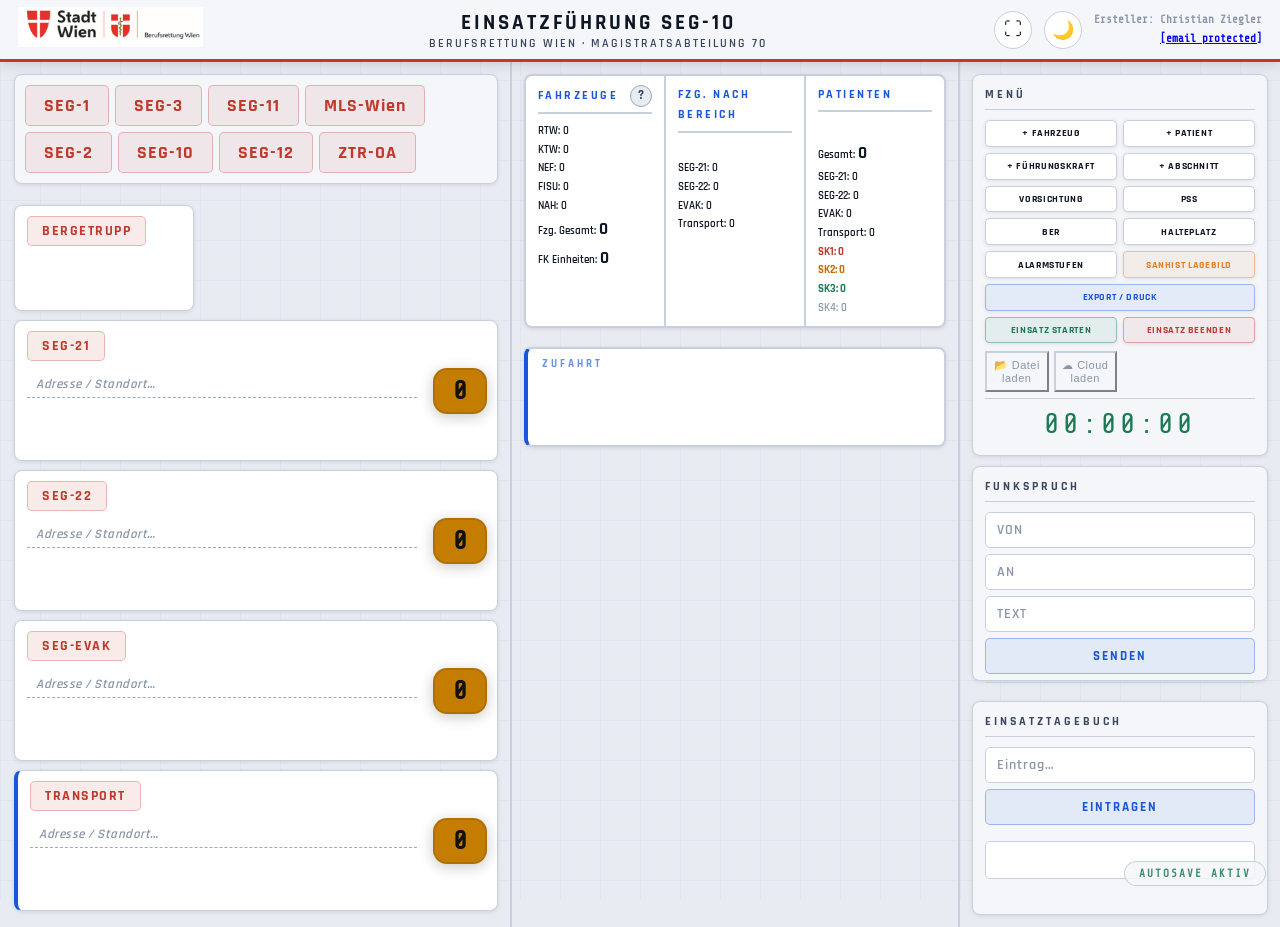
==== index.html @ 42de0a8c "Add files via upload" ====
<!DOCTYPE html>
<html lang="de" data-theme="light">
<head>

<meta charset="UTF-8">
<title>Einsatzführung SEG-10</title>

<link rel="preconnect" href="https://fonts.googleapis.com">
<link rel="preconnect" href="https://fonts.gstatic.com" crossorigin>
<link rel="stylesheet" href="Lib/styles.css">

</head>

<body>

<header>

<div class="logoBox">
<img src="Assets/logo.png" height="40">
</div>

<div class="titleBox">
<h2>Einsatzführung SEG-10</h2>
<div>Berufsrettung Wien · Magistratsabteilung 70</div>
</div>

<div class="headerRight">
  <button class="themeToggle" onclick="toggleFullscreen()" id="fullscreenBtn" title="Vollbild">⛶</button>
  <button class="themeToggle" onclick="toggleTheme()" title="Tag/Nacht">🌙</button>
  <div class="creatorBox">
    Ersteller: Christian Ziegler<br>
    <a href="/cdn-cgi/l/email-protection" class="__cf_email__" data-cfemail="187b706a716b6c7179763662717d7f747d6a586f717d76367f6e36796c">[email&#160;protected]</a>
  </div>
</div>

</header>



<div class="layout">

<!-- LINKS -->

<div class="left">

<div class="segButtons">
<button class="seg">SEG-1</button>
<button class="seg">SEG-3</button>
<button class="seg">SEG-11</button>
<button class="seg">MLS-Wien</button>
<button class="seg">SEG-2</button>
<button class="seg">SEG-10</button>
<button class="seg">SEG-12</button>
<button class="seg">ZTR-OA</button>
</div>


<div class="topRow">

<div class="bereich bergetrupp">
<div class="bheader">Bergetrupp</div>
<div class="drop"></div>
</div>

<div id="vorsichtungContainer"></div>

</div>


<div id="pssContainer"></div>


<div class="bereich">
<div class="bheader unit">SEG-21</div>
<div class="patients" data-unit="21">0</div>
<input class="adressfeld" placeholder="Adresse / Standort…">
<div class="drop"></div>
</div>


<div class="bereich">
<div class="bheader unit">SEG-22</div>
<div class="patients" data-unit="22">0</div>
<input class="adressfeld" placeholder="Adresse / Standort…">
<div class="drop"></div>
</div>


<div class="bereich">
<div class="bheader unit">SEG-EVAK</div>
<div class="patients" data-unit="EVAK">0</div>
<input class="adressfeld" placeholder="Adresse / Standort…">
<div class="drop"></div>
</div>


<div class="bereich blue">
<div class="bheader">Transport</div>
<div class="patients" data-unit="TRANSPORT">0</div>
<input class="adressfeld" placeholder="Adresse / Standort…">
<div class="drop"></div>
</div>


<div id="halteplaetze"></div>


</div>



<!-- MITTE -->

<div class="middle">

<div id="alarmBanner" style="display:none"></div>

<div class="dashboard">

<div id="dashVehicles"><div class="dashHeader"><b>Fahrzeuge</b><button class="dashInfoBtn" onclick="openFahrzeugHistorie()" title="Fahrzeughistorie">?</button></div></div>

<div id="dashSEG"></div>

<div id="dashPatients"></div>

</div>

<div class="bereich blue zufahrtContainer">

<div class="bheader" style="display:none"></div>

<div class="patients" data-unit="ZUFAHRT">0</div>

<div id="zufahrt" class="zufahrt drop"></div>

</div>

<div id="berContainer"></div>

<div id="abschnitteContainer"></div>


</div>

<!-- RECHTS -->

<div class="right">

<div class="vehiclePanel">

<h3>Menü</h3>

<div class="menuGrid">
<button onclick="openVehicleMenu()">+ Fahrzeug</button>
<button onclick="openPatientMenu()">+ Patient</button>
<button onclick="openFuehrungskraftMenu()">+ Führungskraft</button>
<button onclick="createAbschnitt()">+ Abschnitt</button>
<button onclick="createVorsichtung()">Vorsichtung</button>
<button onclick="createPSS()">PSS</button>
<button onclick="createBER()">BER</button>
<button onclick="createHalteplatz()">Halteplatz</button>
<button onclick="openAlarmstufen()">Alarmstufen</button>
<button onclick="window.open('sanhist.html','_blank')" style="color:#e67e22;border-color:rgba(230,126,34,0.4);background:rgba(230,126,34,0.07)">SanHist Lagebild</button>
<button class="exportBtn" onclick="exportEinsatz()">Export / Druck</button>
<button onclick="startEinsatz()" style="color:var(--accent-green);border-color:rgba(26,122,82,0.4);background:rgba(26,122,82,0.07)">Einsatz starten</button>
<button onclick="endEinsatz()" style="color:var(--accent-red);border-color:rgba(192,57,43,0.4);background:rgba(192,57,43,0.07)">Einsatz beenden</button>
<div style="display:grid;grid-template-columns:1fr 1fr;gap:5px;margin-top:2px">
  <button onclick="einsatzAusDateiLaden()" title="Einsatz aus JSON-Datei laden" style="font-size:11px;padding:6px 4px;color:var(--text-dim);border-color:var(--border);background:transparent;letter-spacing:0.5px">📂 Datei laden</button>
  <button onclick="einsatzAusFirebaseWiederherstellen()" title="Letzten Stand aus Cloud laden" style="font-size:11px;padding:6px 4px;color:var(--text-dim);border-color:var(--border);background:transparent;letter-spacing:0.5px">☁ Cloud laden</button>
</div>
</div>

<div id="timer">00:00:00</div>

</div>



<div class="funkPanel">

<h3>Funkspruch</h3>

<input id="funkVon" placeholder="VON">
<input id="funkAn" placeholder="AN">
<input id="funkText" placeholder="TEXT">

<button onclick="sendFunk()">Senden</button>

<div id="log"></div>

</div>

<div class="funkPanel" style="margin-top:10px">

<h3>Einsatztagebuch</h3>

<input id="tagebuchInput" placeholder="Eintrag…">
<button onclick="tagebuchSenden()">Eintragen</button>

<div id="tagebuchLetzter" style="
  margin-top:8px;
  padding:8px 10px;
  background:var(--bg-card);
  border:1.5px solid var(--border);
  border-radius:5px;
  font-family:'Share Tech Mono',monospace;
  font-size:12px;
  color:var(--text-secondary);
  min-height:38px;
  line-height:1.6;
"></div>

</div>

</div>

</div>



<!-- POPUP PATIENTEN -->

<div id="patientPopup" class="popup">

  <div class="popupContent">

    <h3>Patientenverwaltung</h3>

    <input id="patientInput" type="number" placeholder="Anzahl">

    <!-- SICHTUNG -->
    <div class="sichtungRow">
      <button class="sichtBtn sk1" onclick="setSichtung('SK1')">SK1</button>
      <button class="sichtBtn sk2" onclick="setSichtung('SK2')">SK2</button>
      <button class="sichtBtn sk3" onclick="setSichtung('SK3')">SK3</button>
      <button class="sichtBtn sk4" onclick="setSichtung('SK4')">SK4</button>
      <span id="sichtungLabel" class="sichtungLabel">–</span>
    </div>
    <button class="sichtSetzenBtn" onclick="sichtungSetzen()">Sichtung zuweisen</button>

    <div class="popupButtons">

<button onclick="patientAction('add')">Anlegen</button>
<button onclick="patientAction('21')">SEG-21</button>
<button onclick="patientAction('22')">SEG-22</button>
<button onclick="patientAction('EVAK')">EVAK</button>
<button onclick="patientAction('TRANSPORT')">Transport</button>
<button onclick="patientAction('remove')">Transport beendet</button>
<button onclick="patientAction('RUECK')">Rückführung</button>
<button onclick="patientAction('DELETE')">Löschen</button>

<button onclick="toggleVehicleSelect()">Fahrzeug</button>
<button onclick="closePopup()">Schließen</button>
</div>

<div id="vehicleSelectBox" style="display:none;margin-top:10px">
<select id="vehicleSelect" style="width:100%"></select>

<button onclick="assignPatientsToVehicle()" style="margin-top:6px;width:100%">
Patienten Fahrzeug zuweisen
</button>
</div>


</div>

</div>


<!-- POPUP FAHRZEUG -->

<div id="vehiclePopup" class="popup">

<div class="popupContent">

<h3>Fahrzeug erstellen</h3>

<div class="popupButtons">
<button onclick="createVehicle('RTW')">1 · RTW</button>
<button onclick="createVehicle('KTW')">2 · KTW</button>
<button onclick="createVehicle('NEF')">3 · NEF</button>
<button onclick="createVehicle('FISU')">4 · FISU</button>
<button onclick="createVehicle('NAH')">5 · NAH</button>
<button onclick="closeVehicleMenu()">Schließen</button>
</div>

</div>

</div>



<!-- POPUP ALARMSTUFEN -->
<div id="alarmPopup" class="popup">
  <div class="popupContent alarmContent">
    <div class="alarmTabs">
      <button class="alarmTab active" onclick="switchAlarmTab('info')">ℹ Info &amp; Kräfte</button>
      <button class="alarmTab" onclick="switchAlarmTab('aktiv')">⚡ Aktive Alarmstufe</button>
    </div>

    <!-- TAB: INFO -->
    <div id="alarmTabInfo">
      <div class="alarmHinweis">5 Alarmstufen – Bezeichnung und Kräfte hinterlegen.</div>
      <div id="alarmStufen"></div>
      <div class="alarmActions">
        <button onclick="closeAlarmPopup()" style="grid-column:span 2">Speichern &amp; Schließen</button>
      </div>
    </div>

    <!-- TAB: AKTIVE ALARMSTUFE -->
    <div id="alarmTabAktiv" style="display:none">
      <div class="alarmHinweis">Wähle die aktuell ausgerufene Alarmstufe aus. Sie wird im Dashboard angezeigt.</div>
      <div id="alarmAuswahl"></div>
      <div class="alarmActions" style="margin-top:14px">
        <button onclick="alarmStufeDeaktivieren()">Alarmstufe aufheben</button>
        <button onclick="closeAlarmPopup()">Schließen</button>
      </div>
    </div>
  </div>
</div>

<!-- POPUP FAHRZEUGHISTORIE -->
<div id="fahrzeugHistoriePopup" class="popup">
  <div class="popupContent">
    <h3>Fahrzeughistorie</h3>
    <div id="fahrzeugHistorieListe"></div>
    <div style="margin-top:14px">
      <button onclick="document.getElementById('fahrzeugHistoriePopup').style.display='none'" style="width:100%;padding:10px;font-family:'Rajdhani',sans-serif;font-size:13px;font-weight:700;letter-spacing:1px;text-transform:uppercase;background:var(--bg-card);color:var(--text-primary);border:1.5px solid var(--border);border-radius:6px;cursor:pointer;">Schließen</button>
    </div>
  </div>
</div>

<!-- POPUP FÜHRUNGSKRAFT -->
<div id="fuehrungskraftPopup" class="popup">
<div class="popupContent">
<h3>Führungskraft erstellen</h3>
<div class="popupButtons">
<button onclick="createFuehrungskraft('GRKDT')">GRKDT</button>
<button onclick="createFuehrungskraft('ZGKDT')">ZGKDT</button>
<button onclick="createFuehrungskraft('HIO')">HIO</button>
<button onclick="createFuehrungskraft('SAN-Team-HIO')">SAN-Team-HIO</button>
<button onclick="closeFuehrungskraftMenu()" style="grid-column:span 2">Schließen</button>
</div>
</div>
</div>

<!-- POPUP ABSCHNITT -->
<div id="abschnittPopup" class="popup">
<div class="popupContent">
<h3>Einsatzabschnitt benennen</h3>
<input id="abschnittNameInput" placeholder="z.B. Abschnitt Nord…" style="width:100%;padding:10px 12px;background:var(--bg-card);border:1.5px solid var(--border);border-radius:5px;color:var(--text-primary);font-family:'Rajdhani',sans-serif;font-size:16px;font-weight:700;margin-bottom:12px;outline:none;">
<div class="popupButtons">
<button onclick="abschnittErstellen()">Erstellen</button>
<button onclick="document.getElementById('abschnittPopup').style.display='none'">Abbrechen</button></div>
</div>
</div>


<!-- POPUP NAMENSEINGABE (ersetzt prompt, verhindert Vollbild-Abbruch) -->
<div id="namePopup" class="popup">
  <div class="popupContent" style="width:clamp(280px,22vw,360px)">
    <h3 id="namePopupTitle">Name eingeben</h3>
    <input id="namePopupInput" type="text" placeholder="Kennung…"
      style="width:100%;padding:10px 12px;background:var(--bg-card);border:1.5px solid var(--border);border-radius:5px;color:var(--text-primary);font-family:'Rajdhani',sans-serif;font-size:20px;font-weight:700;margin-bottom:12px;outline:none;letter-spacing:1px;">
    <div class="popupButtons">
      <button onclick="namePopupConfirm()">OK</button>
      <button onclick="namePopupCancel()">Abbrechen</button>
    </div>
  </div>
</div>

<!-- SHORTCUT OVERLAY -->
<div id="shortcutOverlay" class="popup" onclick="this.style.display='none'">
  <div class="popupContent" onclick="event.stopPropagation()" style="width:clamp(340px,32vw,500px);max-height:80vh;overflow-y:auto">
    <h3>⌨ Shortcuts</h3>
    <div id="shortcutList"></div>
    <div style="margin-top:12px">
      <button onclick="document.getElementById('shortcutOverlay').style.display='none'" style="width:100%;padding:9px;font-family:'Rajdhani',sans-serif;font-size:13px;font-weight:700;letter-spacing:1px;text-transform:uppercase;background:var(--bg-card);color:var(--text-primary);border:1.5px solid var(--border);border-radius:6px;cursor:pointer;">Schließen</button>
    </div>
  </div>
</div>

<div id="autosaveIndicator">Autosave aktiv</div>

<script src="Lib/app.js"></script>

</body>
</html>
---- Lib/styles.css ----
/* =========================================================
   EINSATZBOARD v6 – CSS
   Tag/Nacht · Lesbar · Professionell
========================================================= */

@import url('https://fonts.googleapis.com/css2?family=Rajdhani:wght@500;600;700&family=Share+Tech+Mono&display=swap');

/* =========================================================
   LIGHT THEME – Standard
========================================================= */
:root, [data-theme="light"] {
  --bg-base:        #e8ecf2;
  --bg-panel:       #f4f6fa;
  --bg-card:        #ffffff;
  --bg-card-hover:  #f0f4fb;
  --border:         #c8d0de;
  --border-bright:  #9aaac0;

  --text-primary:   #0f1623;
  --text-secondary: #3a4560;
  --text-dim:       #8a96a8;

  --accent-red:     #c0392b;
  --accent-green:   #1a7a52;
  --accent-blue:    #1a56db;
  --accent-yellow:  #c47d00;

  --veh-inactive:   #b03030;
  --veh-active:     #1a7a52;

  --glow-red:   0 0 0 3px rgba(192,57,43,0.18);
  --glow-green: 0 0 0 3px rgba(26,122,82,0.18);
  --glow-blue:  0 0 0 3px rgba(26,86,219,0.18);

  --grid-line: rgba(26,86,219,0.04);
  --shadow:    0 1px 4px rgba(0,0,0,0.10);
  --shadow-md: 0 3px 12px rgba(0,0,0,0.13);
}

/* =========================================================
   DARK THEME
========================================================= */
[data-theme="dark"] {
  --bg-base:        #0d0f14;
  --bg-panel:       #141720;
  --bg-card:        #1a1f2e;
  --bg-card-hover:  #1f2537;
  --border:         #2a3048;
  --border-bright:  #3d4a6a;

  --text-primary:   #e8ecf4;
  --text-secondary: #8a94a8;
  --text-dim:       #4a5268;

  --accent-red:     #e63946;
  --accent-green:   #2ec4b6;
  --accent-blue:    #4895ef;
  --accent-yellow:  #f4d35e;

  --veh-inactive:   #b03030;
  --veh-active:     #1e8449;

  --glow-red:   0 0 14px rgba(230,57,70,0.4);
  --glow-green: 0 0 14px rgba(46,196,182,0.4);
  --glow-blue:  0 0 14px rgba(72,149,239,0.4);

  --grid-line: rgba(72,149,239,0.025);
  --shadow:    0 1px 4px rgba(0,0,0,0.4);
  --shadow-md: 0 3px 12px rgba(0,0,0,0.5);
}

/* =========================================================
   RESET
========================================================= */
* { box-sizing: border-box; margin: 0; padding: 0; }

body {
  font-family: 'Rajdhani', sans-serif;
  font-weight: 600;
  background: var(--bg-base);
  color: var(--text-primary);
  overflow: hidden;
  height: 100vh;
  transition: background 0.25s, color 0.25s;
}

body::before {
  content: '';
  position: fixed; inset: 0;
  background-image:
    linear-gradient(var(--grid-line) 1px, transparent 1px),
    linear-gradient(90deg, var(--grid-line) 1px, transparent 1px);
  background-size: 40px 40px;
  pointer-events: none;
  z-index: 0;
}

/* =========================================================
   HEADER
========================================================= */
header {
  display: flex;
  justify-content: space-between;
  align-items: center;
  padding: 0 18px;
  height: 62px;
  background: var(--bg-panel);
  border-bottom: 3px solid var(--accent-red);
  box-shadow: var(--shadow-md);
  position: relative;
  z-index: 10;
  transition: background 0.25s;
}

[data-theme="dark"] .logoBox img { filter: brightness(1.2); }

.titleBox { text-align: center; flex: 1; }

.titleBox h2 {
  font-weight: 700;
  font-size: 21px;
  letter-spacing: 3px;
  text-transform: uppercase;
  color: var(--text-primary);
}

.titleBox div {
  font-size: 12px;
  letter-spacing: 2px;
  color: var(--text-secondary);
  text-transform: uppercase;
  font-weight: 600;
}

.headerRight {
  display: flex;
  align-items: center;
  gap: 12px;
}

.creatorBox {
  font-size: 11px;
  text-align: right;
  color: var(--text-dim);
  line-height: 1.7;
  font-family: 'Share Tech Mono', monospace;
}

.themeToggle {
  background: var(--bg-card);
  border: 1px solid var(--border);
  color: var(--text-primary);
  width: 38px; height: 38px;
  border-radius: 50%;
  font-size: 18px;
  cursor: pointer;
  display: flex; align-items: center; justify-content: center;
  transition: all 0.2s;
  flex-shrink: 0;
}
.themeToggle:hover { border-color: var(--accent-blue); box-shadow: var(--glow-blue); }

/* =========================================================
   LAYOUT
========================================================= */
.layout {
  display: grid;
  grid-template-columns: 40% 35% 25%;
  height: calc(100vh - 62px);
  position: relative;
  z-index: 1;
}

.left  { border-right: 2px solid var(--border); overflow-y: auto; padding: 12px 12px 12px 14px; scrollbar-width: thin; scrollbar-color: var(--border) transparent; }
.middle { border-right: 2px solid var(--border); }

/* =========================================================
   SEG BUTTONS
========================================================= */
.segButtons {
  display: flex;
  flex-wrap: wrap;
  gap: 6px;
  margin-bottom: 12px;
  padding: 10px;
  background: var(--bg-panel);
  border: 1px solid var(--border);
  border-radius: 8px;
  box-shadow: var(--shadow);
}

.segButtons button {
  background: rgba(192,57,43,0.08);
  color: var(--accent-red);
  border: 1.5px solid rgba(192,57,43,0.3);
  padding: 8px 18px;
  border-radius: 5px;
  cursor: pointer;
  font-size: 18px;
  font-family: 'Rajdhani', sans-serif;
  font-weight: 700;
  letter-spacing: 1px;
  transition: all 0.18s;
}
.segButtons button:hover { background: rgba(192,57,43,0.18); }

.seg.active {
  background: rgba(26,122,82,0.15) !important;
  color: var(--accent-green) !important;
  border-color: rgba(26,122,82,0.5) !important;
  box-shadow: var(--glow-green);
}

/* =========================================================
   BEREICHE
========================================================= */
.bereich {
  background: var(--bg-card);
  border: 1.5px solid var(--border);
  border-radius: 8px;
  margin-top: 9px;
  min-height: 84px;
  padding: 10px 10px 10px 12px;
  position: relative;
  overflow: visible;
  transition: border-color 0.2s, background 0.25s;
  box-shadow: var(--shadow);
}
.bereich:hover { border-color: var(--border-bright); }

.bereich.blue {
  border-left: 4px solid var(--accent-blue);
  min-height: 100px;
}

/* =========================================================
   BEREICH HEADER
========================================================= */
.bheader {
  display: inline-block;
  background: rgba(192,57,43,0.1);
  color: var(--accent-red);
  border: 1.5px solid rgba(192,57,43,0.3);
  padding: 5px 14px;
  border-radius: 5px;
  margin-bottom: 10px;
  cursor: pointer;
  font-weight: 700;
  font-size: 14px;
  letter-spacing: 1.5px;
  text-transform: uppercase;
  transition: all 0.18s;
}
.bheader:hover { background: rgba(192,57,43,0.2); }
.bheader.active {
  background: rgba(26,122,82,0.12);
  color: var(--accent-green);
  border-color: rgba(26,122,82,0.45);
  box-shadow: var(--glow-green);
}

/* =========================================================
   DROP ZONE
========================================================= */
.drop {
  display: flex;
  flex-wrap: wrap;
  gap: clamp(10px, 0.9vw, 16px);
  min-height: 44px;
  padding: 6px 6px 10px 4px;
  border-radius: 5px;
  border: 1.5px dashed transparent;
  transition: border-color 0.2s, background 0.2s;
  overflow: visible;
}
.drop:hover {
  border-color: var(--border-bright);
  background: rgba(0,0,0,0.02);
}

/* =========================================================
   FAHRZEUGE
========================================================= */
.vehicle {
  width: clamp(62px, 5vw, 90px);
  height: clamp(44px, 3.8vh, 64px);
  border-radius: 7px;
  color: #fff;
  display: flex;
  flex-direction: column;
  align-items: center;
  justify-content: center;
  gap: 1px;
  font-size: 13px;
  font-weight: 700;
  font-family: 'Rajdhani', sans-serif;
  letter-spacing: 1px;
  text-transform: uppercase;
  text-shadow: 0 1px 3px rgba(0,0,0,0.5);
  background: var(--veh-inactive);
  cursor: grab;
  position: relative;
  transition: all 0.18s;
  border: 2px solid rgba(255,255,255,0.15);
  box-shadow: var(--shadow-md);
}
.vehicle:hover { transform: translateY(-2px); box-shadow: 0 6px 18px rgba(0,0,0,0.28); }
.vehicle:active { cursor: grabbing; transform: scale(0.97); }

.vehicle.active {
  background: var(--veh-active) !important;
  border-color: rgba(255,255,255,0.3);
  box-shadow: 0 0 0 3px rgba(26,122,82,0.35), var(--shadow-md);
}

/* Alle Typen: gleiche Grundfarbe (Rot = nicht da) */
.vehicle.RTW,
.vehicle.KTW,
.vehicle.NEF,
.vehicle.FISU,
.vehicle.NAH { background: var(--veh-inactive); }

/* kleiner Typ-Indikator oben */
.vehicle .vType {
  font-size: 10px;
  font-weight: 700;
  opacity: 0.75;
  letter-spacing: 2px;
  line-height: 1;
}
.vehicle .vName {
  font-size: 14px;
  font-weight: 700;
  line-height: 1;
}

/* Sichtungsstreifen */
.vehicle .sichtStripe {
  position: absolute; top: 0; left: 0; right: 0;
  height: 5px; border-radius: 6px 6px 0 0;
}
.sichtStripe.SK1 { background: #e74c3c; }
.sichtStripe.SK2 { background: #e67e22; }
.sichtStripe.SK3 { background: #27ae60; }
.sichtStripe.SK4 { background: #555; }

/* =========================================================
   PATIENT BADGE (auf Fahrzeug)
========================================================= */
.patBadge {
  position: absolute; right: 3px; bottom: 3px;
  background: var(--accent-yellow);
  color: #000;
  font-weight: 700; font-size: clamp(9px, 0.65vw, 12px);
  padding: 1px 5px;
  border-radius: 8px;
  box-shadow: 0 1px 4px rgba(0,0,0,0.35);
  cursor: pointer;
  font-family: 'Share Tech Mono', monospace;
  z-index: 3;
  line-height: 1.4;
}

/* =========================================================
   PATIENTEN BOX (auf Bereich)
========================================================= */
.patients {
  position: absolute;
  right: 10px; top: 50%;
  transform: translateY(-50%);
  background: var(--accent-yellow);
  color: #111;
  padding: 8px 16px;
  font-size: 26px;
  font-weight: 700;
  cursor: pointer;
  border-radius: 14px;
  z-index: 5;
  font-family: 'Share Tech Mono', monospace;
  box-shadow: 0 3px 14px rgba(0,0,0,0.22);
  transition: transform 0.15s, box-shadow 0.15s;
  min-width: 54px;
  text-align: center;
  line-height: 1;
  border: 2px solid rgba(0,0,0,0.1);
}
.patients:hover { transform: translateY(-50%) scale(1.06); box-shadow: 0 5px 20px rgba(0,0,0,0.28); }
.patients[data-unit="ZUFAHRT"] { display: none; }

/* =========================================================
   DELETE BUTTON
========================================================= */
.deleteVehicle, .deleteHP {
  position: absolute; top: -9px; right: -9px;
  background: var(--accent-red); color: #fff;
  border-radius: 50%; width: 20px; height: 20px;
  display: flex; align-items: center; justify-content: center;
  cursor: pointer; font-size: 11px; font-weight: 700;
  z-index: 10; box-shadow: var(--shadow);
  transition: transform 0.15s;
}
.deleteVehicle:hover, .deleteHP:hover { transform: scale(1.2); }

/* =========================================================
   LAYOUT BEREICHE
========================================================= */
.topRow {
  display: grid;
  grid-template-columns: 180px 1fr;
  gap: 9px; margin-top: 9px;
}
#pssContainer { margin-top: 9px; }
#halteplaetze {
  display: grid;
  grid-template-columns: 1fr 1fr 1fr;
  gap: 9px; margin-top: 9px;
}

/* =========================================================
   MITTLERE SPALTE
========================================================= */
.middle {
  display: flex; flex-direction: column;
  gap: 10px; padding: 12px;
  overflow-y: auto;
  scrollbar-width: thin;
  scrollbar-color: var(--border) transparent;
}

/* =========================================================
   DASHBOARD
========================================================= */
.dashboard {
  display: grid;
  grid-template-columns: 1fr 1fr 1fr;
  gap: 2px;
  background: var(--border);
  border: 2px solid var(--border);
  border-radius: 8px;
  overflow: hidden;
  box-shadow: var(--shadow);
  flex-shrink: 0;
}

.dashboard > div {
  background: var(--bg-card);
  padding: clamp(8px,0.7vw,13px) clamp(10px,0.9vw,16px);
  line-height: clamp(1.5,1.7,1.9);
  overflow-y: visible;
  transition: background 0.25s;
  font-family: 'Rajdhani', sans-serif;
  font-size: clamp(11px,0.78vw,14px);
  font-weight: 600;
  color: var(--text-primary);
}

.dashboard b {
  display: block;
  font-size: 12px;
  font-weight: 700;
  letter-spacing: 2.5px;
  text-transform: uppercase;
  color: var(--accent-blue);
  border-bottom: 2px solid var(--border);
  margin-bottom: 8px;
  padding-bottom: 5px;
}

/* Zahlen im Dashboard fett hervorheben */
.dashboard strong {
  font-size: 17px;
  font-weight: 700;
  color: var(--text-primary);
}

.dash-sk1 { color: #c0392b; font-weight: 700; }
.dash-sk2 { color: #c47000; font-weight: 700; }
.dash-sk3 { color: #1a7a52; font-weight: 700; }
.dash-sk4 { color: var(--text-dim); font-weight: 600; }

/* =========================================================
   ZUFAHRT
========================================================= */
.zufahrtContainer {
  flex-shrink: 0;
  min-height: clamp(80px, 10vh, 120px);
  max-height: clamp(100px, 14vh, 150px);
  background: var(--bg-card);
  border: 2px solid var(--border);
  border-left: 4px solid var(--accent-blue);
  border-radius: 8px;
  overflow: hidden;
  position: relative;
  box-shadow: var(--shadow);
  transition: background 0.25s;
}
.zufahrtContainer::before {
  content: 'ZUFAHRT';
  position: absolute; top: 8px; left: 14px;
  font-size: 11px; letter-spacing: 3px;
  color: var(--accent-blue);
  font-family: 'Rajdhani', sans-serif;
  font-weight: 700; opacity: 0.65;
}
.zufahrt {
  height: 100%; overflow: auto;
  padding: 28px 10px 8px;
  display: flex; flex-wrap: wrap;
  gap: 8px; align-content: flex-start;
}

/* =========================================================
   RECHTE SPALTE
========================================================= */
.right {
  display: flex; flex-direction: column;
  gap: 10px; padding: 12px;
}

/* MENÜ PANEL */
.vehiclePanel {
  background: var(--bg-panel);
  border: 1.5px solid var(--border);
  border-radius: 8px;
  padding: 12px;
  box-shadow: var(--shadow);
  transition: background 0.25s;
}

.vehiclePanel h3 {
  font-size: 12px;
  letter-spacing: 3px;
  text-transform: uppercase;
  color: var(--text-secondary);
  margin-bottom: 10px;
  border-bottom: 1.5px solid var(--border);
  padding-bottom: 7px;
  font-weight: 700;
}

.vehiclePanel > button {
  display: block; width: 100%;
  padding: 9px 10px;
  font-size: 13px;
  font-family: 'Rajdhani', sans-serif;
  font-weight: 700;
  letter-spacing: 1px;
  border-radius: 6px;
  cursor: pointer;
  margin-bottom: 6px;
  background: var(--bg-card);
  color: var(--text-primary);
  border: 1.5px solid var(--border);
  transition: all 0.15s;
  text-transform: uppercase;
  box-shadow: var(--shadow);
}
.vehiclePanel > button:hover {
  background: var(--bg-card-hover);
  border-color: var(--border-bright);
}

.vehiclePanel > button[onclick="startEinsatz()"] {
  color: var(--accent-green);
  border-color: rgba(26,122,82,0.4);
  background: rgba(26,122,82,0.07);
}
.vehiclePanel > button[onclick="startEinsatz()"]:hover {
  background: rgba(26,122,82,0.15);
  box-shadow: var(--glow-green);
}

.vehiclePanel > button[onclick="endEinsatz()"] {
  color: var(--accent-red);
  border-color: rgba(192,57,43,0.4);
  background: rgba(192,57,43,0.07);
}
.vehiclePanel > button[onclick="endEinsatz()"]:hover {
  background: rgba(192,57,43,0.15);
  box-shadow: var(--glow-red);
}

.exportBtn {
  color: var(--accent-blue) !important;
  border-color: rgba(26,86,219,0.35) !important;
  background: rgba(26,86,219,0.07) !important;
}
.exportBtn:hover {
  background: rgba(26,86,219,0.14) !important;
  box-shadow: var(--glow-blue) !important;
}

/* TIMER */
#timer {
  text-align: center;
  font-family: 'Share Tech Mono', monospace;
  font-size: 28px;
  font-weight: 400;
  color: var(--accent-green);
  letter-spacing: 4px;
  padding: 9px 0 3px;
  border-top: 1.5px solid var(--border);
  margin-top: 3px;
}
[data-theme="dark"] #timer { text-shadow: 0 0 14px rgba(46,196,182,0.5); }

/* =========================================================
   FUNK PANEL
========================================================= */
.funkPanel {
  background: var(--bg-panel);
  border: 1.5px solid var(--border);
  border-radius: 8px;
  padding: 12px;
  display: flex; flex-direction: column;
  flex: 1; min-height: 0;
  box-shadow: var(--shadow);
  transition: background 0.25s;
}

.funkPanel h3 {
  font-size: 12px;
  letter-spacing: 3px;
  text-transform: uppercase;
  color: var(--text-secondary);
  margin-bottom: 10px;
  border-bottom: 1.5px solid var(--border);
  padding-bottom: 7px;
  font-weight: 700;
}

.funkPanel input {
  width: 100%; margin-bottom: 6px;
  padding: 8px 11px;
  background: var(--bg-card);
  border: 1.5px solid var(--border);
  border-radius: 5px;
  color: var(--text-primary);
  font-family: 'Rajdhani', sans-serif;
  font-size: 14px; font-weight: 600;
  letter-spacing: 1px;
  transition: border-color 0.15s;
}
.funkPanel input:focus {
  outline: none;
  border-color: var(--accent-blue);
  box-shadow: 0 0 0 3px rgba(26,86,219,0.1);
}
.funkPanel input::placeholder { color: var(--text-dim); }

.funkPanel > button {
  padding: 9px;
  font-family: 'Rajdhani', sans-serif;
  font-size: 13px; font-weight: 700;
  letter-spacing: 2px; text-transform: uppercase;
  background: rgba(26,86,219,0.08);
  color: var(--accent-blue);
  border: 1.5px solid rgba(26,86,219,0.35);
  border-radius: 5px;
  cursor: pointer; margin-bottom: 8px;
  transition: all 0.15s;
}
.funkPanel > button:hover {
  background: rgba(26,86,219,0.16);
  box-shadow: var(--glow-blue);
}

/* FUNK LOG */
#log {
  flex: 1; overflow-y: auto;
  min-height: 0;
  font-size: 13px;
  font-family: 'Share Tech Mono', monospace;
  border-top: 1.5px solid var(--border);
  padding-top: 8px;
  scrollbar-width: thin;
  scrollbar-color: var(--border) transparent;
  line-height: 1.9;
}
#log div {
  color: var(--text-secondary);
  padding: 3px 0;
  border-bottom: 1px solid rgba(128,128,128,0.07);
}
#log div:first-child { color: var(--accent-blue); font-weight: 600; }

/* =========================================================
   POPUP
========================================================= */
.popup {
  position: fixed; inset: 0;
  background: rgba(0,0,0,0.5);
  backdrop-filter: blur(5px);
  display: none; align-items: center; justify-content: center;
  z-index: 9999;
}

.popupContent {
  background: var(--bg-panel);
  border: 2px solid var(--border-bright);
  border-radius: 10px;
  padding: 22px; width: 350px;
  box-shadow: 0 28px 60px rgba(0,0,0,0.35);
  transition: background 0.25s;
}

.popupContent h3 {
  font-size: 12px; letter-spacing: 3px;
  text-transform: uppercase;
  color: var(--text-secondary);
  margin-bottom: 14px;
  border-bottom: 1.5px solid var(--border);
  padding-bottom: 9px;
  font-weight: 700;
}

.popupContent input[type="number"] {
  width: 100%; padding: 10px 12px;
  background: var(--bg-card);
  border: 1.5px solid var(--border);
  border-radius: 5px;
  color: var(--text-primary);
  font-family: 'Share Tech Mono', monospace;
  font-size: 26px; text-align: center;
  margin-bottom: 12px;
}
.popupContent input[type="number"]:focus {
  outline: none; border-color: var(--accent-blue);
  box-shadow: 0 0 0 3px rgba(26,86,219,0.1);
}

/* SICHTUNG */
.sichtungRow {
  display: flex; align-items: center;
  gap: 6px; margin-bottom: 8px;
}
.sichtBtn {
  flex: 1; padding: 8px 0;
  font-family: 'Rajdhani', sans-serif;
  font-size: 15px; font-weight: 700;
  border-radius: 6px; cursor: pointer;
  border: 2px solid transparent;
  color: #fff; transition: all 0.15s;
  letter-spacing: 1px;
}
.sichtBtn.sk1 { background: #c0392b; }
.sichtBtn.sk2 { background: #c47000; }
.sichtBtn.sk3 { background: #1a7a52; }
.sichtBtn.sk4 { background: #555; color: #ddd; }
.sichtBtn:hover { filter: brightness(1.12); }
.sichtBtn.selected { outline: 3px solid white; outline-offset: 2px; }

.sichtungLabel {
  font-family: 'Share Tech Mono', monospace;
  font-size: 14px; font-weight: 700;
  color: var(--text-secondary);
  min-width: 32px; text-align: center;
}
.sichtungLabel.SK1 { color: #c0392b; }
.sichtungLabel.SK2 { color: #c47000; }
.sichtungLabel.SK3 { color: #1a7a52; }
.sichtungLabel.SK4 { color: var(--text-dim); }

.sichtSetzenBtn {
  display: block; width: 100%;
  padding: 9px; margin-bottom: 10px;
  font-family: 'Rajdhani', sans-serif;
  font-size: 13px; font-weight: 700;
  letter-spacing: 1px; text-transform: uppercase;
  background: rgba(26,86,219,0.08);
  color: var(--accent-blue);
  border: 1.5px solid rgba(26,86,219,0.35);
  border-radius: 6px; cursor: pointer;
  transition: all 0.15s;
}
.sichtSetzenBtn:hover {
  background: rgba(26,86,219,0.16);
  box-shadow: var(--glow-blue);
}

/* POPUP BUTTONS */
.popupButtons {
  display: grid;
  grid-template-columns: 1fr 1fr;
  gap: 7px;
}
.popupButtons button {
  padding: 10px;
  font-family: 'Rajdhani', sans-serif;
  font-size: 13px; font-weight: 700;
  letter-spacing: 1px; text-transform: uppercase;
  background: var(--bg-card);
  color: var(--text-primary);
  border: 1.5px solid var(--border);
  border-radius: 5px; cursor: pointer;
  transition: all 0.15s;
}
.popupButtons button:hover {
  background: var(--bg-card-hover);
  border-color: var(--accent-blue);
  color: var(--accent-blue);
}

/* Fahrzeug-Popup farbig */
#vehiclePopup .popupButtons button:nth-child(1) { background:#b03030; color:#fff; border-color:transparent; }
#vehiclePopup .popupButtons button:nth-child(2) { background:#1a5276; color:#fff; border-color:transparent; }
#vehiclePopup .popupButtons button:nth-child(3) { background:#6c3483; color:#fff; border-color:transparent; }
#vehiclePopup .popupButtons button:nth-child(4) { background:#a04000; color:#fff; border-color:transparent; }
#vehiclePopup .popupButtons button:nth-child(5) { background:#1a7a52; color:#fff; border-color:transparent; }

#vehicleSelectBox select {
  width: 100%; padding: 8px 10px;
  background: var(--bg-card);
  border: 1.5px solid var(--border);
  border-radius: 5px;
  color: var(--text-primary);
  font-family: 'Rajdhani', sans-serif;
  font-size: 14px; margin-top: 6px;
}
#vehicleSelectBox button { margin-top: 6px !important; width: 100%; }

/* =========================================================
   AUTOSAVE INDICATOR
========================================================= */
#autosaveIndicator {
  position: fixed; right: 14px; bottom: 14px;
  background: var(--bg-panel);
  color: var(--accent-green);
  border: 1.5px solid rgba(26,122,82,0.3);
  padding: 5px 14px;
  font-size: 11px; letter-spacing: 2px;
  text-transform: uppercase; border-radius: 20px;
  font-family: 'Share Tech Mono', monospace;
  opacity: 0.85; z-index: 100;
}

/* =========================================================
   SCROLLBAR
========================================================= */
::-webkit-scrollbar { width: 5px; height: 5px; }
::-webkit-scrollbar-track { background: transparent; }
::-webkit-scrollbar-thumb { background: var(--border); border-radius: 3px; }
::-webkit-scrollbar-thumb:hover { background: var(--border-bright); }

/* =========================================================
   PRINT
========================================================= */
@media print {
  body { background: white; color: black; overflow: auto; }
  header, .right, #autosaveIndicator, .popup { display: none !important; }
  .layout { display: block; }
  .left, .middle { width: 100%; border: none; }
  .bereich { break-inside: avoid; }
  .vehicle { -webkit-print-color-adjust: exact; print-color-adjust: exact; }
}

/* =========================================================
   ALARMSTUFEN POPUP
========================================================= */
.alarmContent {
  width: 520px !important;
  max-height: 80vh;
  display: flex;
  flex-direction: column;
}

.alarmHinweis {
  font-size: 13px;
  color: var(--text-secondary);
  margin-bottom: 14px;
  font-style: italic;
}

#alarmStufen {
  flex: 1;
  overflow-y: auto;
  display: flex;
  flex-direction: column;
  gap: 10px;
  margin-bottom: 14px;
  max-height: 52vh;
  scrollbar-width: thin;
  scrollbar-color: var(--border) transparent;
}

.alarmStufe {
  background: var(--bg-card);
  border: 1.5px solid var(--border);
  border-left: 4px solid var(--accent-red);
  border-radius: 7px;
  padding: 12px 14px;
  position: relative;
}

.alarmStufe input.alarmTitel {
  width: 100%;
  font-family: 'Rajdhani', sans-serif;
  font-size: 15px;
  font-weight: 700;
  letter-spacing: 1px;
  text-transform: uppercase;
  background: transparent;
  border: none;
  border-bottom: 1.5px solid var(--border);
  color: var(--accent-red);
  padding: 2px 0 6px;
  margin-bottom: 8px;
  outline: none;
}
.alarmStufe input.alarmTitel:focus {
  border-bottom-color: var(--accent-red);
}
.alarmStufe input.alarmTitel::placeholder {
  color: var(--text-dim);
  font-weight: 600;
  text-transform: uppercase;
}

.alarmStufe textarea {
  width: 100%;
  min-height: 70px;
  background: transparent;
  border: none;
  color: var(--text-primary);
  font-family: 'Rajdhani', sans-serif;
  font-size: 14px;
  font-weight: 600;
  line-height: 1.7;
  resize: vertical;
  outline: none;
}
.alarmStufe textarea::placeholder {
  color: var(--text-dim);
}

.alarmStufe .deleteAlarm {
  position: absolute;
  top: 10px; right: 10px;
  background: rgba(192,57,43,0.12);
  color: var(--accent-red);
  border: 1px solid rgba(192,57,43,0.3);
  border-radius: 4px;
  padding: 3px 8px;
  font-size: 11px;
  font-family: 'Rajdhani', sans-serif;
  font-weight: 700;
  cursor: pointer;
  letter-spacing: 1px;
  transition: all 0.15s;
}
.alarmStufe .deleteAlarm:hover {
  background: rgba(192,57,43,0.25);
}

.alarmActions {
  display: grid;
  grid-template-columns: 1fr 1fr;
  gap: 8px;
}

.alarmActions button {
  padding: 10px;
  font-family: 'Rajdhani', sans-serif;
  font-size: 13px;
  font-weight: 700;
  letter-spacing: 1px;
  text-transform: uppercase;
  border-radius: 6px;
  cursor: pointer;
  transition: all 0.15s;
  border: 1.5px solid var(--border);
  background: var(--bg-card);
  color: var(--text-primary);
}
.alarmActions button:first-child {
  color: var(--accent-green);
  border-color: rgba(26,122,82,0.4);
  background: rgba(26,122,82,0.07);
}
.alarmActions button:first-child:hover {
  background: rgba(26,122,82,0.15);
  box-shadow: var(--glow-green);
}
.alarmActions button:last-child:hover {
  border-color: var(--border-bright);
}

/* Alarmstufen-Button im Menü */
.vehiclePanel > button[onclick="openAlarmstufen()"] {
  color: var(--accent-red);
  border-color: rgba(192,57,43,0.35);
  background: rgba(192,57,43,0.07);
}
.vehiclePanel > button[onclick="openAlarmstufen()"]:hover {
  background: rgba(192,57,43,0.15);
  box-shadow: var(--glow-red);
}

/* =========================================================
   ADRESSFELD IN BEREICHEN
========================================================= */
.adressfeld {
  display: block;
  width: calc(100% - 70px);
  margin: 0 0 8px 0;
  padding: 5px 9px;
  background: transparent;
  border: none;
  border-bottom: 1.5px dashed var(--border-bright);
  color: var(--text-secondary);
  font-family: 'Rajdhani', sans-serif;
  font-size: 13px;
  font-weight: 600;
  letter-spacing: 0.5px;
  outline: none;
  transition: border-color 0.15s, color 0.15s;
}
.adressfeld:focus {
  border-bottom-color: var(--accent-blue);
  color: var(--text-primary);
}
.adressfeld::placeholder {
  color: var(--text-dim);
  font-style: italic;
}

/* =========================================================
   BHP FELDER
========================================================= */
.bhpRow {
  display: grid;
  grid-template-columns: 1fr 1fr 1fr;
  gap: 8px;
  margin-top: 2px;
}

.bhp {
  background: #ffffff;
  border: 2px solid var(--border);
  border-radius: 8px;
  padding: 12px 10px;
  text-align: center;
  cursor: pointer;
  transition: all 0.2s;
  box-shadow: var(--shadow);
  user-select: none;
}

[data-theme="dark"] .bhp {
  background: #2a2f40;
  border-color: var(--border-bright);
}

.bhp:hover {
  border-color: var(--accent-green);
  transform: translateY(-1px);
}

.bhp.aktiv {
  background: #1a7a52;
  border-color: #1a7a52;
  box-shadow: 0 0 0 3px rgba(26,122,82,0.25), var(--shadow-md);
}

.bhpLabel {
  font-family: 'Rajdhani', sans-serif;
  font-size: 16px;
  font-weight: 700;
  letter-spacing: 1px;
  color: var(--text-primary);
  transition: color 0.2s;
}

.bhp.aktiv .bhpLabel {
  color: #ffffff;
}

.bhpSub {
  font-size: 10px;
  letter-spacing: 1.5px;
  text-transform: uppercase;
  color: var(--text-dim);
  margin-top: 2px;
  font-family: 'Rajdhani', sans-serif;
  font-weight: 600;
  transition: color 0.2s;
}

.bhp.aktiv .bhpSub {
  color: rgba(255,255,255,0.7);
}

/* =========================================================
   ALARMSTUFEN TABS
========================================================= */
.alarmTabs {
  display: grid;
  grid-template-columns: 1fr 1fr;
  gap: 6px;
  margin-bottom: 14px;
}

.alarmTab {
  padding: 9px;
  font-family: 'Rajdhani', sans-serif;
  font-size: 13px;
  font-weight: 700;
  letter-spacing: 1px;
  text-transform: uppercase;
  background: var(--bg-card);
  color: var(--text-secondary);
  border: 1.5px solid var(--border);
  border-radius: 6px;
  cursor: pointer;
  transition: all 0.15s;
}

.alarmTab.active {
  background: rgba(192,57,43,0.1);
  color: var(--accent-red);
  border-color: rgba(192,57,43,0.4);
}

/* Aktive Alarmstufe Auswahl */
#alarmAuswahl {
  display: flex;
  flex-direction: column;
  gap: 8px;
  max-height: 50vh;
  overflow-y: auto;
}

.alarmWahlBtn {
  padding: 14px 16px;
  font-family: 'Rajdhani', sans-serif;
  font-size: 15px;
  font-weight: 700;
  letter-spacing: 1px;
  text-align: left;
  background: var(--bg-card);
  color: var(--text-primary);
  border: 2px solid var(--border);
  border-left: 5px solid var(--accent-red);
  border-radius: 7px;
  cursor: pointer;
  transition: all 0.15s;
}

.alarmWahlBtn:hover {
  background: rgba(192,57,43,0.08);
  border-color: var(--accent-red);
  box-shadow: var(--glow-red);
}

.alarmWahlBtn.aktiv {
  background: rgba(192,57,43,0.12);
  border-color: var(--accent-red);
  color: var(--accent-red);
  box-shadow: var(--glow-red);
}

.alarmWahlBtn .wahlTitel {
  font-size: 15px;
  font-weight: 700;
}

.alarmWahlBtn .wahlText {
  font-size: 12px;
  font-weight: 600;
  color: var(--text-secondary);
  margin-top: 3px;
  line-height: 1.5;
  white-space: pre-wrap;
}

/* Dashboard Alarmstufe Anzeige */
.dashAlarm {
  margin-top: 8px;
  padding: 8px 10px;
  background: rgba(192,57,43,0.1);
  border: 1.5px solid rgba(192,57,43,0.35);
  border-radius: 6px;
  font-size: 13px;
  font-weight: 700;
  color: var(--accent-red);
  letter-spacing: 0.5px;
}

/* =========================================================
   DASHBOARD ? BUTTON & HEADER
========================================================= */
.dashHeader {
  display: flex;
  align-items: center;
  justify-content: space-between;
  border-bottom: 2px solid var(--border);
  margin-bottom: 8px;
  padding-bottom: 5px;
}

.dashHeader b {
  border: none;
  margin: 0;
  padding: 0;
}

.dashInfoBtn {
  width: 22px;
  height: 22px;
  border-radius: 50%;
  background: var(--bg-base);
  border: 1.5px solid var(--border-bright);
  color: var(--text-secondary);
  font-family: 'Rajdhani', sans-serif;
  font-size: 13px;
  font-weight: 700;
  cursor: pointer;
  display: flex;
  align-items: center;
  justify-content: center;
  transition: all 0.15s;
  flex-shrink: 0;
  line-height: 1;
}
.dashInfoBtn:hover {
  background: var(--accent-blue);
  border-color: var(--accent-blue);
  color: white;
  box-shadow: var(--glow-blue);
}

/* =========================================================
   MENU GRID (kompakt, 2 Spalten)
========================================================= */
.menuGrid {
  display: grid;
  grid-template-columns: 1fr 1fr;
  gap: var(--sp-sm, 6px);
  margin-bottom: var(--sp-sm, 6px);
}
.menuGrid > button {
  display: block;
  width: 100%;
  padding: clamp(6px,0.5vw,9px) clamp(4px,0.4vw,8px);
  font-size: clamp(10px,0.72vw,13px);
  font-family: 'Rajdhani', sans-serif;
  font-weight: 700;
  letter-spacing: clamp(0.3px,0.05vw,0.9px);
  border-radius: clamp(4px,0.35vw,7px);
  cursor: pointer;
  background: var(--bg-card);
  color: var(--text-primary);
  border: 1.5px solid var(--border);
  transition: all 0.15s;
  text-transform: uppercase;
  box-shadow: var(--shadow);
  white-space: nowrap;
  overflow: hidden;
  text-overflow: ellipsis;
}
.menuGrid > button:hover {
  background: var(--bg-card-hover);
  border-color: var(--border-bright);
}
.menuGrid > .btnGreen {
  color: var(--accent-green);
  border-color: rgba(26,122,82,0.4);
  background: rgba(26,122,82,0.07);
  grid-column: 1;
}
.menuGrid > .btnGreen:hover { background: rgba(26,122,82,0.15); box-shadow: var(--glow-green); }
.menuGrid > .btnRed {
  color: var(--accent-red);
  border-color: rgba(192,57,43,0.4);
  background: rgba(192,57,43,0.07);
}
.menuGrid > .btnRed:hover { background: rgba(192,57,43,0.15); box-shadow: var(--glow-red); }
.menuGrid > .exportBtn {
  color: var(--accent-blue) !important;
  border-color: rgba(26,86,219,0.35) !important;
  background: rgba(26,86,219,0.07) !important;
  grid-column: 1 / -1;
}
.menuGrid > .exportBtn:hover { background: rgba(26,86,219,0.14) !important; box-shadow: var(--glow-blue) !important; }

/* =========================================================
   FUEHRUNGSKRAFT KACHEL (gelb, fix)
========================================================= */
.fuehrungskraft {
  width: clamp(62px,5vw,90px);
  height: clamp(44px,3.8vh,64px);
  border-radius: clamp(5px,0.4vw,8px);
  background: #c47d00;
  border: 2px solid rgba(255,255,255,0.25);
  color: #fff;
  display: flex;
  flex-direction: column;
  align-items: center;
  justify-content: center;
  gap: 1px;
  font-family: 'Rajdhani', sans-serif;
  font-weight: 700;
  text-transform: uppercase;
  text-shadow: 0 1px 3px rgba(0,0,0,0.4);
  cursor: grab;
  position: relative;
  transition: transform 0.18s, box-shadow 0.18s;
  box-shadow: 0 3px 12px rgba(0,0,0,0.22);
  flex-shrink: 0;
}
.fuehrungskraft:hover { transform: translateY(-2px); box-shadow: 0 6px 18px rgba(0,0,0,0.28); }
.fuehrungskraft:active { cursor: grabbing; transform: scale(0.97); }

.fkTyp {
  font-size: clamp(9px,0.65vw,12px);
  font-weight: 700;
  letter-spacing: clamp(0.5px,0.07vw,1.2px);
  line-height: 1;
}
.fkName {
  font-size: clamp(10px,0.75vw,13px);
  font-weight: 700;
  line-height: 1;
  opacity: 0.9;
}
.deleteFk {
  position: absolute;
  top: clamp(-7px,-0.5vw,-6px);
  right: clamp(-7px,-0.5vw,-6px);
  background: #8a5700;
  color: #fff;
  border-radius: 50%;
  width: clamp(15px,1.1vw,20px);
  height: clamp(15px,1.1vw,20px);
  display: flex; align-items: center; justify-content: center;
  cursor: pointer;
  font-size: clamp(8px,0.55vw,11px);
  font-weight: 700;
  z-index: 10;
  transition: transform 0.15s;
}
.deleteFk:hover { transform: scale(1.2); }

/* =========================================================
   EINSATZABSCHNITT
========================================================= */
.abschnitt {
  border-left: 4px solid var(--accent-blue);
  margin-top: 0;
}
#abschnitteContainer {
  margin-top: clamp(6px,0.6vw,10px);
  display: grid;
  grid-template-columns: 1fr 1fr 1fr;
  gap: clamp(6px,0.6vw,10px);
  align-items: start;
}
.abschnittHeader {
  display: block;
  width: 100%;
  margin-bottom: clamp(4px,0.4vw,8px);
}
.abschnittName {
  font-family: 'Rajdhani', sans-serif;
  font-size: clamp(13px,1vw,17px);
  font-weight: 700;
  letter-spacing: clamp(0.5px,0.08vw,1.2px);
  text-transform: uppercase;
  color: var(--accent-blue);
  background: transparent;
  border: none;
  border-bottom: 1.5px solid var(--border);
  outline: none;
  width: 100%;
  padding: 2px 0 4px;
  transition: border-color 0.15s;
}
.abschnittName:focus { border-bottom-color: var(--accent-blue); }

/* FK-Zone im Abschnitt */
.abschnittFkZone {
  display: flex;
  align-items: center;
  gap: clamp(6px,0.5vw,10px);
  margin-bottom: clamp(4px,0.4vw,8px);
  min-height: clamp(40px,4vh,60px);
  padding: clamp(3px,0.3vw,5px) clamp(4px,0.35vw,7px);
  background: rgba(196,125,0,0.07);
  border: 1.5px dashed rgba(196,125,0,0.35);
  border-radius: clamp(4px,0.35vw,7px);
}
.abschnittFkLabel {
  font-size: clamp(9px,0.6vw,11px);
  font-weight: 700;
  letter-spacing: 1.5px;
  text-transform: uppercase;
  color: #c47d00;
  opacity: 0.7;
  white-space: nowrap;
  flex-shrink: 0;
}
.fkDrop {
  flex: 1;
  min-height: clamp(34px,3.5vh,50px);
  border: none !important;
  background: transparent !important;
}

/* =========================================================
   BER CONTAINER (zwischen Zufahrt und BHP)
========================================================= */
#berContainer {
  flex: none;
}
#berContainer .bereich {
  margin-top: 0;
}


/* =========================================================
   ALARM BANNER – über dem Dashboard
========================================================= */
#alarmBanner {
  display: none;
  background: var(--accent-red);
  color: #fff;
  text-align: center;
  font-family: 'Rajdhani', sans-serif;
  font-size: clamp(14px, 1.2vw, 20px);
  font-weight: 700;
  letter-spacing: clamp(1px, 0.15vw, 3px);
  text-transform: uppercase;
  padding: clamp(7px, 0.7vh, 12px) clamp(10px, 1vw, 18px);
  border-radius: var(--radius, 8px);
  flex-shrink: 0;
  box-shadow: 0 0 0 3px rgba(192,57,43,0.3), var(--shadow-md);
  animation: alarmPulse 2s ease-in-out infinite;
}
[data-theme="dark"] #alarmBanner {
  background: var(--accent-red);
  box-shadow: 0 0 20px rgba(230,57,70,0.5);
}
@keyframes alarmPulse {
  0%, 100% { opacity: 1; }
  50% { opacity: 0.82; }
}

/* Dashboard: kein Scroll mehr, auto-Höhe */
.dashboard > div {
  overflow-y: visible !important;
}

/* =========================================================
   ALARM BANNER (über Dashboard)
========================================================= */
#alarmBanner {
  display: none;
  background: rgba(192,57,43,0.15);
  border: 2px solid var(--accent-red);
  border-radius: var(--radius, 8px);
  padding: clamp(6px,0.6vh,10px) clamp(12px,1vw,18px);
  font-family: 'Rajdhani', sans-serif;
  font-size: clamp(13px, 1vw, 17px);
  font-weight: 700;
  letter-spacing: clamp(1px, 0.15vw, 2px);
  text-transform: uppercase;
  color: var(--accent-red);
  text-align: center;
  box-shadow: var(--glow-red);
  flex-shrink: 0;
  animation: alarmPulse 2s ease-in-out infinite;
}
[data-theme="dark"] #alarmBanner {
  background: rgba(230,57,70,0.18);
}
@keyframes alarmPulse {
  0%, 100% { box-shadow: var(--glow-red); }
  50% { box-shadow: 0 0 20px rgba(192,57,43,0.5); }
}
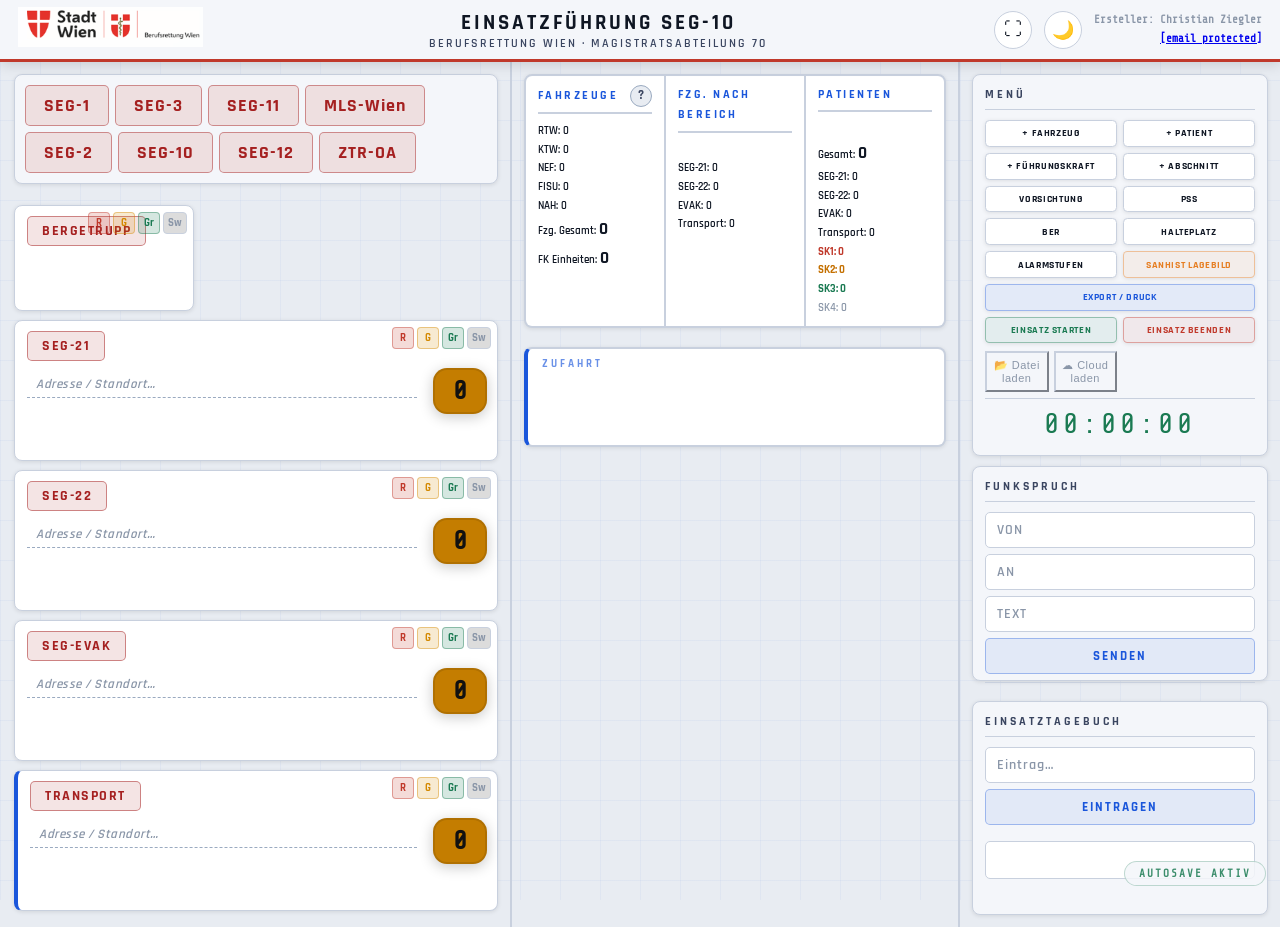
==== commit e09c7a47: "Add files via upload" ====
--- a/index.html
+++ b/index.html
@@ -238,6 +238,25 @@
     </div>
     <button class="sichtSetzenBtn" onclick="sichtungSetzen()">Sichtung zuweisen</button>
 
+    <!-- DEMOGRAFIE -->
+    <div style="margin:8px 0 4px;font-size:11px;letter-spacing:1px;text-transform:uppercase;color:var(--text-dim)">Demografie (optional)</div>
+    <div style="display:grid;grid-template-columns:1fr 1fr;gap:6px;margin-bottom:8px">
+      <div style="display:flex;flex-direction:column;gap:3px">
+        <div style="font-size:10px;letter-spacing:1px;text-transform:uppercase;color:var(--text-dim)">Erwachsene</div>
+        <div style="display:flex;gap:4px">
+          <input id="dem_m_erw" type="number" min="0" placeholder="♂" style="width:50%;padding:5px 6px;background:var(--bg-card);border:1.5px solid var(--border);border-radius:4px;color:var(--text-primary);font-family:'Rajdhani',sans-serif;font-size:14px;font-weight:700;outline:none;text-align:center">
+          <input id="dem_w_erw" type="number" min="0" placeholder="♀" style="width:50%;padding:5px 6px;background:var(--bg-card);border:1.5px solid var(--border);border-radius:4px;color:var(--text-primary);font-family:'Rajdhani',sans-serif;font-size:14px;font-weight:700;outline:none;text-align:center">
+        </div>
+      </div>
+      <div style="display:flex;flex-direction:column;gap:3px">
+        <div style="font-size:10px;letter-spacing:1px;text-transform:uppercase;color:var(--text-dim)">Kinder</div>
+        <div style="display:flex;gap:4px">
+          <input id="dem_m_kind" type="number" min="0" placeholder="♂" style="width:50%;padding:5px 6px;background:var(--bg-card);border:1.5px solid var(--border);border-radius:4px;color:var(--text-primary);font-family:'Rajdhani',sans-serif;font-size:14px;font-weight:700;outline:none;text-align:center">
+          <input id="dem_w_kind" type="number" min="0" placeholder="♀" style="width:50%;padding:5px 6px;background:var(--bg-card);border:1.5px solid var(--border);border-radius:4px;color:var(--text-primary);font-family:'Rajdhani',sans-serif;font-size:14px;font-weight:700;outline:none;text-align:center">
+        </div>
+      </div>
+    </div>
+
     <div class="popupButtons">
 
 <button onclick="patientAction('add')">Anlegen</button>
--- a/Lib/styles.css
+++ b/Lib/styles.css
@@ -190,9 +190,9 @@
 }
 
 .segButtons button {
-  background: rgba(192,57,43,0.08);
-  color: var(--accent-red);
-  border: 1.5px solid rgba(192,57,43,0.3);
+  background: rgba(192,57,43,0.12);
+  color: #a02020;
+  border: 1.5px solid rgba(192,57,43,0.45);
   padding: 8px 18px;
   border-radius: 5px;
   cursor: pointer;
@@ -205,10 +205,15 @@
 .segButtons button:hover { background: rgba(192,57,43,0.18); }
 
 .seg.active {
-  background: rgba(26,122,82,0.15) !important;
+  background: rgba(26,122,82,0.22) !important;
+  color: #155f3e !important;
+  border-color: rgba(26,122,82,0.7) !important;
+  box-shadow: var(--glow-green);
+}
+[data-theme="dark"] .seg.active {
   color: var(--accent-green) !important;
-  border-color: rgba(26,122,82,0.5) !important;
-  box-shadow: var(--glow-green);
+  background: rgba(46,196,182,0.18) !important;
+  border-color: rgba(46,196,182,0.6) !important;
 }
 
 /* =========================================================
@@ -238,9 +243,9 @@
 ========================================================= */
 .bheader {
   display: inline-block;
-  background: rgba(192,57,43,0.1);
-  color: var(--accent-red);
-  border: 1.5px solid rgba(192,57,43,0.3);
+  background: rgba(192,57,43,0.14);
+  color: #a02020;
+  border: 1.5px solid rgba(192,57,43,0.5);
   padding: 5px 14px;
   border-radius: 5px;
   margin-bottom: 10px;
@@ -253,10 +258,15 @@
 }
 .bheader:hover { background: rgba(192,57,43,0.2); }
 .bheader.active {
-  background: rgba(26,122,82,0.12);
+  background: rgba(26,122,82,0.22);
+  color: #155f3e;
+  border-color: rgba(26,122,82,0.7);
+  box-shadow: var(--glow-green);
+}
+[data-theme="dark"] .bheader.active {
   color: var(--accent-green);
-  border-color: rgba(26,122,82,0.45);
-  box-shadow: var(--glow-green);
+  background: rgba(46,196,182,0.15);
+  border-color: rgba(46,196,182,0.55);
 }
 
 /* =========================================================
@@ -1352,8 +1362,34 @@
   margin-top: clamp(6px,0.6vw,10px);
   display: grid;
   grid-template-columns: 1fr 1fr 1fr;
-  gap: clamp(6px,0.6vw,10px);
+  gap: clamp(5px,0.5vw,8px);
   align-items: start;
+}
+/* Abschnitte kompakter */
+.abschnitt {
+  padding: 6px 8px 6px 10px !important;
+}
+.abschnitt .drop {
+  min-height: clamp(30px,3vh,50px);
+}
+.abschnitt .adressfeld {
+  display: none;
+}
+.abschnitt .abschnittHeader {
+  display: block !important;
+  width: 100% !important;
+  margin-bottom: 3px;
+}
+.abschnitt .abschnittName {
+  display: block !important;
+  width: 100% !important;
+  font-size: clamp(12px,0.9vw,15px);
+  padding: 1px 0 3px;
+}
+.abschnitt .patients {
+  position: static !important;
+  display: inline-block;
+  margin: 2px 0 4px 0;
 }
 .abschnittHeader {
   display: block;
@@ -1477,3 +1513,86 @@
   0%, 100% { box-shadow: var(--glow-red); }
   50% { box-shadow: 0 0 20px rgba(192,57,43,0.5); }
 }
+
+/* =========================================================
+   SCHNELL-SICHTUNG BUTTONS (in jedem Bereich oben rechts)
+========================================================= */
+.sk-buttons {
+  display: flex;
+  gap: 3px;
+  position: absolute;
+  top: 6px;
+  right: 6px;
+}
+.sk-btn {
+  min-width: 22px;
+  height: 22px;
+  padding: 0 4px;
+  border: none;
+  border-radius: 4px;
+  font-family: 'Rajdhani', sans-serif;
+  font-size: 11px;
+  font-weight: 700;
+  cursor: pointer;
+  display: flex;
+  align-items: center;
+  justify-content: center;
+  transition: all 0.12s;
+  user-select: none;
+  line-height: 1;
+  white-space: nowrap;
+}
+.sk-btn.has-count {
+  min-width: 32px;
+  font-size: 12px;
+}
+.sk-btn b { font-size: 13px; margin-left: 1px; }
+.sk-btn:active { transform: scale(0.88); }
+.sk-btn.sk1 { background: rgba(192,57,43,0.18); color: var(--accent-red);   border: 1.5px solid rgba(192,57,43,0.4); }
+.sk-btn.sk2 { background: rgba(212,137,0,0.18);  color: #d48900;            border: 1.5px solid rgba(212,137,0,0.4); }
+.sk-btn.sk3 { background: rgba(26,122,82,0.18);  color: var(--accent-green);border: 1.5px solid rgba(26,122,82,0.4); }
+.sk-btn.sk4 { background: rgba(60,60,60,0.18);   color: var(--text-dim);    border: 1.5px solid var(--border); }
+.sk-btn:hover.sk1 { background: rgba(192,57,43,0.35); }
+.sk-btn:hover.sk2 { background: rgba(212,137,0,0.35); }
+.sk-btn:hover.sk3 { background: rgba(26,122,82,0.35); }
+.sk-btn:hover.sk4 { background: rgba(60,60,60,0.35); }
+.bereich { position: relative; }
+
+/* SEG-Badge in Bereichen */
+.seg-badge {
+  display: inline-flex;
+  align-items: center;
+  gap: 4px;
+  padding: 3px 8px;
+  background: rgba(192,57,43,0.12);
+  border: 1.5px solid rgba(192,57,43,0.35);
+  border-radius: 5px;
+  font-family: 'Rajdhani', sans-serif;
+  font-size: 12px;
+  font-weight: 700;
+  color: var(--accent-red);
+  letter-spacing: 1px;
+  text-transform: uppercase;
+  margin: 2px 3px 2px 0;
+}
+.seg-badge.active {
+  background: rgba(26,122,82,0.12);
+  border-color: rgba(26,122,82,0.4);
+  color: var(--accent-green);
+}
+.seg-badge-remove {
+  cursor: pointer;
+  font-size: 14px;
+  line-height: 1;
+  opacity: 0.6;
+  color: inherit;
+}
+.seg-badge-remove:hover { opacity: 1; }
+
+/* Light mode: klarere Rot/Grün Unterscheidung */
+:root .seg { color: #a52020; border-color: rgba(165,32,32,0.45); }
+:root .seg.active { color: #0e5c38 !important; background: rgba(14,92,56,0.18) !important; border-color: rgba(14,92,56,0.65) !important; }
+:root .bheader { color: #a52020; border-color: rgba(165,32,32,0.5); background: rgba(165,32,32,0.12); }
+:root .bheader.active { color: #0e5c38; border-color: rgba(14,92,56,0.65); background: rgba(14,92,56,0.18); }
+[data-theme="dark"] .seg { color: var(--accent-red); }
+[data-theme="dark"] .bheader { color: var(--accent-red); }
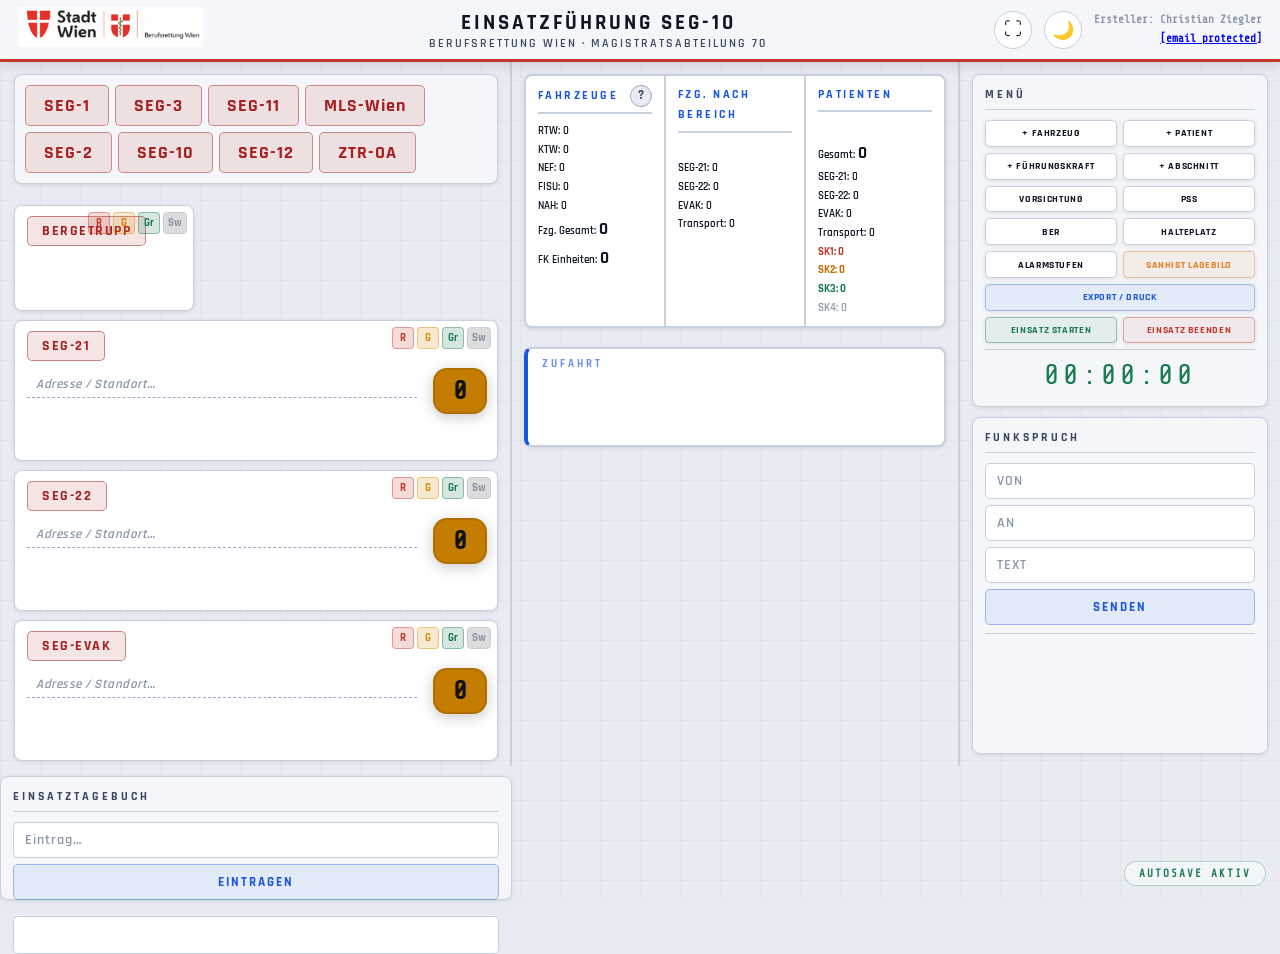
==== commit cdd0e473: "Add files via upload" ====
--- a/index.html
+++ b/index.html
@@ -164,10 +164,6 @@
 <button class="exportBtn" onclick="exportEinsatz()">Export / Druck</button>
 <button onclick="startEinsatz()" style="color:var(--accent-green);border-color:rgba(26,122,82,0.4);background:rgba(26,122,82,0.07)">Einsatz starten</button>
 <button onclick="endEinsatz()" style="color:var(--accent-red);border-color:rgba(192,57,43,0.4);background:rgba(192,57,43,0.07)">Einsatz beenden</button>
-<div style="display:grid;grid-template-columns:1fr 1fr;gap:5px;margin-top:2px">
-  <button onclick="einsatzAusDateiLaden()" title="Einsatz aus JSON-Datei laden" style="font-size:11px;padding:6px 4px;color:var(--text-dim);border-color:var(--border);background:transparent;letter-spacing:0.5px">📂 Datei laden</button>
-  <button onclick="einsatzAusFirebaseWiederherstellen()" title="Letzten Stand aus Cloud laden" style="font-size:11px;padding:6px 4px;color:var(--text-dim);border-color:var(--border);background:transparent;letter-spacing:0.5px">☁ Cloud laden</button>
-</div>
 </div>
 
 <div id="timer">00:00:00</div>
@@ -190,26 +186,13 @@
 
 </div>
 
+</div>
+
 <div class="funkPanel" style="margin-top:10px">
-
 <h3>Einsatztagebuch</h3>
-
 <input id="tagebuchInput" placeholder="Eintrag…">
 <button onclick="tagebuchSenden()">Eintragen</button>
-
-<div id="tagebuchLetzter" style="
-  margin-top:8px;
-  padding:8px 10px;
-  background:var(--bg-card);
-  border:1.5px solid var(--border);
-  border-radius:5px;
-  font-family:'Share Tech Mono',monospace;
-  font-size:12px;
-  color:var(--text-secondary);
-  min-height:38px;
-  line-height:1.6;
-"></div>
-
+<div id="tagebuchLetzter" style="margin-top:8px;padding:8px 10px;background:var(--bg-card);border:1.5px solid var(--border);border-radius:5px;font-family:'Share Tech Mono',monospace;font-size:12px;color:var(--text-secondary);min-height:38px;line-height:1.6;"></div>
 </div>
 
 </div>
@@ -237,28 +220,14 @@
       <span id="sichtungLabel" class="sichtungLabel">–</span>
     </div>
     <button class="sichtSetzenBtn" onclick="sichtungSetzen()">Sichtung zuweisen</button>
-
-    <!-- DEMOGRAFIE -->
-    <div style="margin:8px 0 4px;font-size:11px;letter-spacing:1px;text-transform:uppercase;color:var(--text-dim)">Demografie (optional)</div>
-    <div style="display:grid;grid-template-columns:1fr 1fr;gap:6px;margin-bottom:8px">
-      <div style="display:flex;flex-direction:column;gap:3px">
-        <div style="font-size:10px;letter-spacing:1px;text-transform:uppercase;color:var(--text-dim)">Erwachsene</div>
-        <div style="display:flex;gap:4px">
-          <input id="dem_m_erw" type="number" min="0" placeholder="♂" style="width:50%;padding:5px 6px;background:var(--bg-card);border:1.5px solid var(--border);border-radius:4px;color:var(--text-primary);font-family:'Rajdhani',sans-serif;font-size:14px;font-weight:700;outline:none;text-align:center">
-          <input id="dem_w_erw" type="number" min="0" placeholder="♀" style="width:50%;padding:5px 6px;background:var(--bg-card);border:1.5px solid var(--border);border-radius:4px;color:var(--text-primary);font-family:'Rajdhani',sans-serif;font-size:14px;font-weight:700;outline:none;text-align:center">
-        </div>
-      </div>
-      <div style="display:flex;flex-direction:column;gap:3px">
-        <div style="font-size:10px;letter-spacing:1px;text-transform:uppercase;color:var(--text-dim)">Kinder</div>
-        <div style="display:flex;gap:4px">
-          <input id="dem_m_kind" type="number" min="0" placeholder="♂" style="width:50%;padding:5px 6px;background:var(--bg-card);border:1.5px solid var(--border);border-radius:4px;color:var(--text-primary);font-family:'Rajdhani',sans-serif;font-size:14px;font-weight:700;outline:none;text-align:center">
-          <input id="dem_w_kind" type="number" min="0" placeholder="♀" style="width:50%;padding:5px 6px;background:var(--bg-card);border:1.5px solid var(--border);border-radius:4px;color:var(--text-primary);font-family:'Rajdhani',sans-serif;font-size:14px;font-weight:700;outline:none;text-align:center">
-        </div>
-      </div>
-    </div>
-
+    <div style="margin:6px 0 4px;font-size:10px;letter-spacing:1px;text-transform:uppercase;color:var(--text-dim)">Demografie (optional)</div>
+    <div style="display:grid;grid-template-columns:1fr 1fr 1fr 1fr;gap:4px;margin-bottom:6px">
+      <input id="dem_m_erw" type="number" min="0" placeholder="♂ Erw" style="padding:5px 3px;background:var(--bg-card);border:1.5px solid var(--border);border-radius:4px;color:var(--text-primary);font-family:'Rajdhani',sans-serif;font-size:13px;font-weight:700;outline:none;text-align:center">
+      <input id="dem_w_erw" type="number" min="0" placeholder="♀ Erw" style="padding:5px 3px;background:var(--bg-card);border:1.5px solid var(--border);border-radius:4px;color:var(--text-primary);font-family:'Rajdhani',sans-serif;font-size:13px;font-weight:700;outline:none;text-align:center">
+      <input id="dem_m_kind" type="number" min="0" placeholder="♂ Kind" style="padding:5px 3px;background:var(--bg-card);border:1.5px solid var(--border);border-radius:4px;color:var(--text-primary);font-family:'Rajdhani',sans-serif;font-size:13px;font-weight:700;outline:none;text-align:center">
+      <input id="dem_w_kind" type="number" min="0" placeholder="♀ Kind" style="padding:5px 3px;background:var(--bg-card);border:1.5px solid var(--border);border-radius:4px;color:var(--text-primary);font-family:'Rajdhani',sans-serif;font-size:13px;font-weight:700;outline:none;text-align:center">
+    </div>
     <div class="popupButtons">
-
 <button onclick="patientAction('add')">Anlegen</button>
 <button onclick="patientAction('21')">SEG-21</button>
 <button onclick="patientAction('22')">SEG-22</button>
@@ -388,6 +357,8 @@
   </div>
 </div>
 
+<div id="autosaveIndicator">Autosave aktiv</div>
+
 <!-- SHORTCUT OVERLAY -->
 <div id="shortcutOverlay" class="popup" onclick="this.style.display='none'">
   <div class="popupContent" onclick="event.stopPropagation()" style="width:clamp(340px,32vw,500px);max-height:80vh;overflow-y:auto">
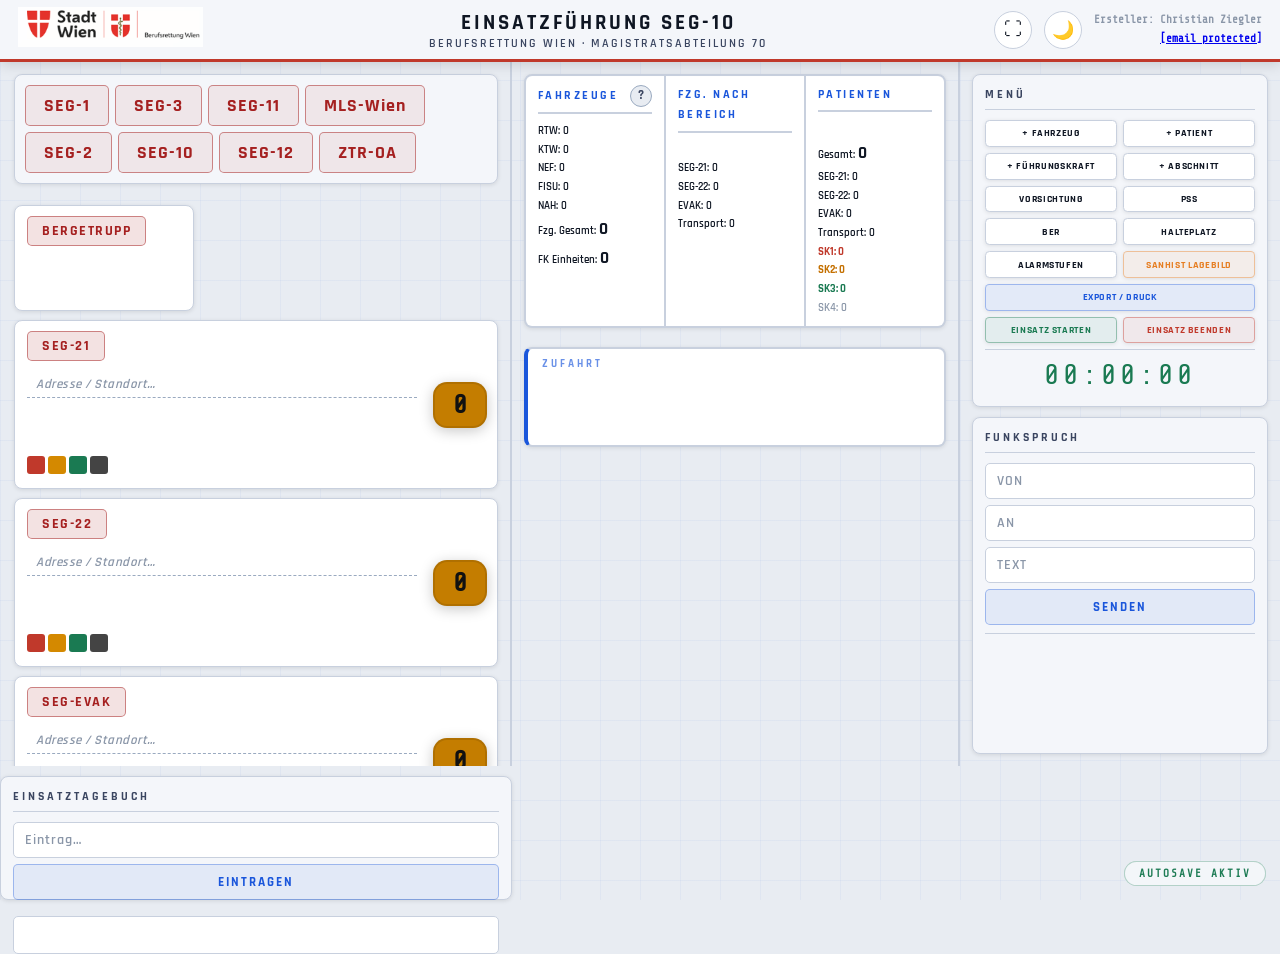
==== commit 48acc5f7: "Add files via upload" ====
--- a/index.html
+++ b/index.html
@@ -220,13 +220,7 @@
       <span id="sichtungLabel" class="sichtungLabel">–</span>
     </div>
     <button class="sichtSetzenBtn" onclick="sichtungSetzen()">Sichtung zuweisen</button>
-    <div style="margin:6px 0 4px;font-size:10px;letter-spacing:1px;text-transform:uppercase;color:var(--text-dim)">Demografie (optional)</div>
-    <div style="display:grid;grid-template-columns:1fr 1fr 1fr 1fr;gap:4px;margin-bottom:6px">
-      <input id="dem_m_erw" type="number" min="0" placeholder="♂ Erw" style="padding:5px 3px;background:var(--bg-card);border:1.5px solid var(--border);border-radius:4px;color:var(--text-primary);font-family:'Rajdhani',sans-serif;font-size:13px;font-weight:700;outline:none;text-align:center">
-      <input id="dem_w_erw" type="number" min="0" placeholder="♀ Erw" style="padding:5px 3px;background:var(--bg-card);border:1.5px solid var(--border);border-radius:4px;color:var(--text-primary);font-family:'Rajdhani',sans-serif;font-size:13px;font-weight:700;outline:none;text-align:center">
-      <input id="dem_m_kind" type="number" min="0" placeholder="♂ Kind" style="padding:5px 3px;background:var(--bg-card);border:1.5px solid var(--border);border-radius:4px;color:var(--text-primary);font-family:'Rajdhani',sans-serif;font-size:13px;font-weight:700;outline:none;text-align:center">
-      <input id="dem_w_kind" type="number" min="0" placeholder="♀ Kind" style="padding:5px 3px;background:var(--bg-card);border:1.5px solid var(--border);border-radius:4px;color:var(--text-primary);font-family:'Rajdhani',sans-serif;font-size:13px;font-weight:700;outline:none;text-align:center">
-    </div>
+
     <div class="popupButtons">
 <button onclick="patientAction('add')">Anlegen</button>
 <button onclick="patientAction('21')">SEG-21</button>
--- a/Lib/styles.css
+++ b/Lib/styles.css
@@ -190,9 +190,9 @@
 }
 
 .segButtons button {
-  background: rgba(192,57,43,0.12);
-  color: #a02020;
-  border: 1.5px solid rgba(192,57,43,0.45);
+  background: rgba(192,57,43,0.08);
+  color: var(--accent-red);
+  border: 1.5px solid rgba(192,57,43,0.3);
   padding: 8px 18px;
   border-radius: 5px;
   cursor: pointer;
@@ -205,15 +205,10 @@
 .segButtons button:hover { background: rgba(192,57,43,0.18); }
 
 .seg.active {
-  background: rgba(26,122,82,0.22) !important;
-  color: #155f3e !important;
-  border-color: rgba(26,122,82,0.7) !important;
+  background: rgba(26,122,82,0.15) !important;
+  color: var(--accent-green) !important;
+  border-color: rgba(26,122,82,0.5) !important;
   box-shadow: var(--glow-green);
-}
-[data-theme="dark"] .seg.active {
-  color: var(--accent-green) !important;
-  background: rgba(46,196,182,0.18) !important;
-  border-color: rgba(46,196,182,0.6) !important;
 }
 
 /* =========================================================
@@ -243,9 +238,9 @@
 ========================================================= */
 .bheader {
   display: inline-block;
-  background: rgba(192,57,43,0.14);
-  color: #a02020;
-  border: 1.5px solid rgba(192,57,43,0.5);
+  background: rgba(192,57,43,0.1);
+  color: var(--accent-red);
+  border: 1.5px solid rgba(192,57,43,0.3);
   padding: 5px 14px;
   border-radius: 5px;
   margin-bottom: 10px;
@@ -258,15 +253,10 @@
 }
 .bheader:hover { background: rgba(192,57,43,0.2); }
 .bheader.active {
-  background: rgba(26,122,82,0.22);
-  color: #155f3e;
-  border-color: rgba(26,122,82,0.7);
+  background: rgba(26,122,82,0.12);
+  color: var(--accent-green);
+  border-color: rgba(26,122,82,0.45);
   box-shadow: var(--glow-green);
-}
-[data-theme="dark"] .bheader.active {
-  color: var(--accent-green);
-  background: rgba(46,196,182,0.15);
-  border-color: rgba(46,196,182,0.55);
 }
 
 /* =========================================================
@@ -712,6 +702,8 @@
   padding: 22px; width: 350px;
   box-shadow: 0 28px 60px rgba(0,0,0,0.35);
   transition: background 0.25s;
+  max-height: 90vh;
+  overflow-y: auto;
 }
 
 .popupContent h3 {
@@ -1365,31 +1357,15 @@
   gap: clamp(5px,0.5vw,8px);
   align-items: start;
 }
-/* Abschnitte kompakter */
+/* Abschnitte kompakter damit sie auf den Bildschirm passen */
 .abschnitt {
-  padding: 6px 8px 6px 10px !important;
+  font-size: clamp(10px,0.75vw,13px) !important;
 }
 .abschnitt .drop {
-  min-height: clamp(30px,3vh,50px);
+  min-height: clamp(40px,4vh,70px);
 }
 .abschnitt .adressfeld {
   display: none;
-}
-.abschnitt .abschnittHeader {
-  display: block !important;
-  width: 100% !important;
-  margin-bottom: 3px;
-}
-.abschnitt .abschnittName {
-  display: block !important;
-  width: 100% !important;
-  font-size: clamp(12px,0.9vw,15px);
-  padding: 1px 0 3px;
-}
-.abschnitt .patients {
-  position: static !important;
-  display: inline-block;
-  margin: 2px 0 4px 0;
 }
 .abschnittHeader {
   display: block;
@@ -1515,14 +1491,14 @@
 }
 
 /* =========================================================
-   SCHNELL-SICHTUNG BUTTONS (in jedem Bereich oben rechts)
+   SCHNELL-SICHTUNG BUTTONS
 ========================================================= */
 .sk-buttons {
   display: flex;
   gap: 3px;
-  position: absolute;
-  top: 6px;
-  right: 6px;
+  flex-wrap: wrap;
+  margin-top: 6px;
+  margin-bottom: 4px;
 }
 .sk-btn {
   min-width: 22px;
@@ -1542,57 +1518,49 @@
   line-height: 1;
   white-space: nowrap;
 }
-.sk-btn.has-count {
-  min-width: 32px;
-  font-size: 12px;
-}
+.sk-btn:active { transform: scale(0.88); }
+.sk-btn.has-count { min-width: 32px; font-size: 12px; }
 .sk-btn b { font-size: 13px; margin-left: 1px; }
-.sk-btn:active { transform: scale(0.88); }
-.sk-btn.sk1 { background: rgba(192,57,43,0.18); color: var(--accent-red);   border: 1.5px solid rgba(192,57,43,0.4); }
-.sk-btn.sk2 { background: rgba(212,137,0,0.18);  color: #d48900;            border: 1.5px solid rgba(212,137,0,0.4); }
-.sk-btn.sk3 { background: rgba(26,122,82,0.18);  color: var(--accent-green);border: 1.5px solid rgba(26,122,82,0.4); }
-.sk-btn.sk4 { background: rgba(60,60,60,0.18);   color: var(--text-dim);    border: 1.5px solid var(--border); }
-.sk-btn:hover.sk1 { background: rgba(192,57,43,0.35); }
-.sk-btn:hover.sk2 { background: rgba(212,137,0,0.35); }
-.sk-btn:hover.sk3 { background: rgba(26,122,82,0.35); }
-.sk-btn:hover.sk4 { background: rgba(60,60,60,0.35); }
-.bereich { position: relative; }
+.sk-btn.sk1 { background: #c0392b; color: #fff; border: none; }
+.sk-btn.sk2 { background: #d48900; color: #fff; border: none; }
+.sk-btn.sk3 { background: #1a7a52; color: #fff; border: none; }
+.sk-btn.sk4 { background: #444;    color: #fff; border: none; }
+.sk-btn:hover.sk1 { background: #a02020; }
+.sk-btn:hover.sk2 { background: #b37200; }
+.sk-btn:hover.sk3 { background: #145f40; }
+.sk-btn:hover.sk4 { background: #222; }
+.sk-btn { min-width: 18px; height: 18px; padding: 0 3px; font-size: 11px; border-radius: 3px; }
+.sk-btn b { font-size: 12px; font-weight: 900; }
 
 /* SEG-Badge in Bereichen */
 .seg-badge {
   display: inline-flex;
   align-items: center;
   gap: 4px;
-  padding: 3px 8px;
-  background: rgba(192,57,43,0.12);
-  border: 1.5px solid rgba(192,57,43,0.35);
+  padding: 6px 14px;
+  background: rgba(192,57,43,0.08);
+  border: 1.5px solid rgba(192,57,43,0.3);
   border-radius: 5px;
   font-family: 'Rajdhani', sans-serif;
-  font-size: 12px;
-  font-weight: 700;
-  color: var(--accent-red);
+  font-size: 16px;
+  font-weight: 700;
+  color: #a52020;
   letter-spacing: 1px;
   text-transform: uppercase;
   margin: 2px 3px 2px 0;
-}
-.seg-badge.active {
-  background: rgba(26,122,82,0.12);
-  border-color: rgba(26,122,82,0.4);
-  color: var(--accent-green);
-}
-.seg-badge-remove {
-  cursor: pointer;
-  font-size: 14px;
-  line-height: 1;
-  opacity: 0.6;
-  color: inherit;
-}
+  cursor: grab;
+  transition: all 0.18s;
+}
+.seg-badge:hover { background: rgba(192,57,43,0.18); }
+.seg-badge-remove { cursor: pointer; font-size: 14px; opacity: 0.6; margin-left: 2px; }
 .seg-badge-remove:hover { opacity: 1; }
 
 /* Light mode: klarere Rot/Grün Unterscheidung */
-:root .seg { color: #a52020; border-color: rgba(165,32,32,0.45); }
-:root .seg.active { color: #0e5c38 !important; background: rgba(14,92,56,0.18) !important; border-color: rgba(14,92,56,0.65) !important; }
-:root .bheader { color: #a52020; border-color: rgba(165,32,32,0.5); background: rgba(165,32,32,0.12); }
-:root .bheader.active { color: #0e5c38; border-color: rgba(14,92,56,0.65); background: rgba(14,92,56,0.18); }
-[data-theme="dark"] .seg { color: var(--accent-red); }
-[data-theme="dark"] .bheader { color: var(--accent-red); }
+:root .seg { color: #a52020 !important; border-color: rgba(165,32,32,0.5) !important; }
+:root .seg.active { color: #0e5c38 !important; background: rgba(14,92,56,0.2) !important; border-color: rgba(14,92,56,0.65) !important; }
+:root .bheader { color: #a52020; border-color: rgba(165,32,32,0.5); background: rgba(165,32,32,0.13); }
+:root .bheader.active { color: #0e5c38 !important; border-color: rgba(14,92,56,0.65) !important; background: rgba(14,92,56,0.2) !important; }
+[data-theme="dark"] .seg { color: var(--accent-red) !important; }
+[data-theme="dark"] .seg.active { color: var(--accent-green) !important; background: rgba(46,196,182,0.15) !important; border-color: rgba(46,196,182,0.5) !important; }
+[data-theme="dark"] .bheader { color: var(--accent-red) !important; }
+[data-theme="dark"] .bheader.active { color: var(--accent-green) !important; }
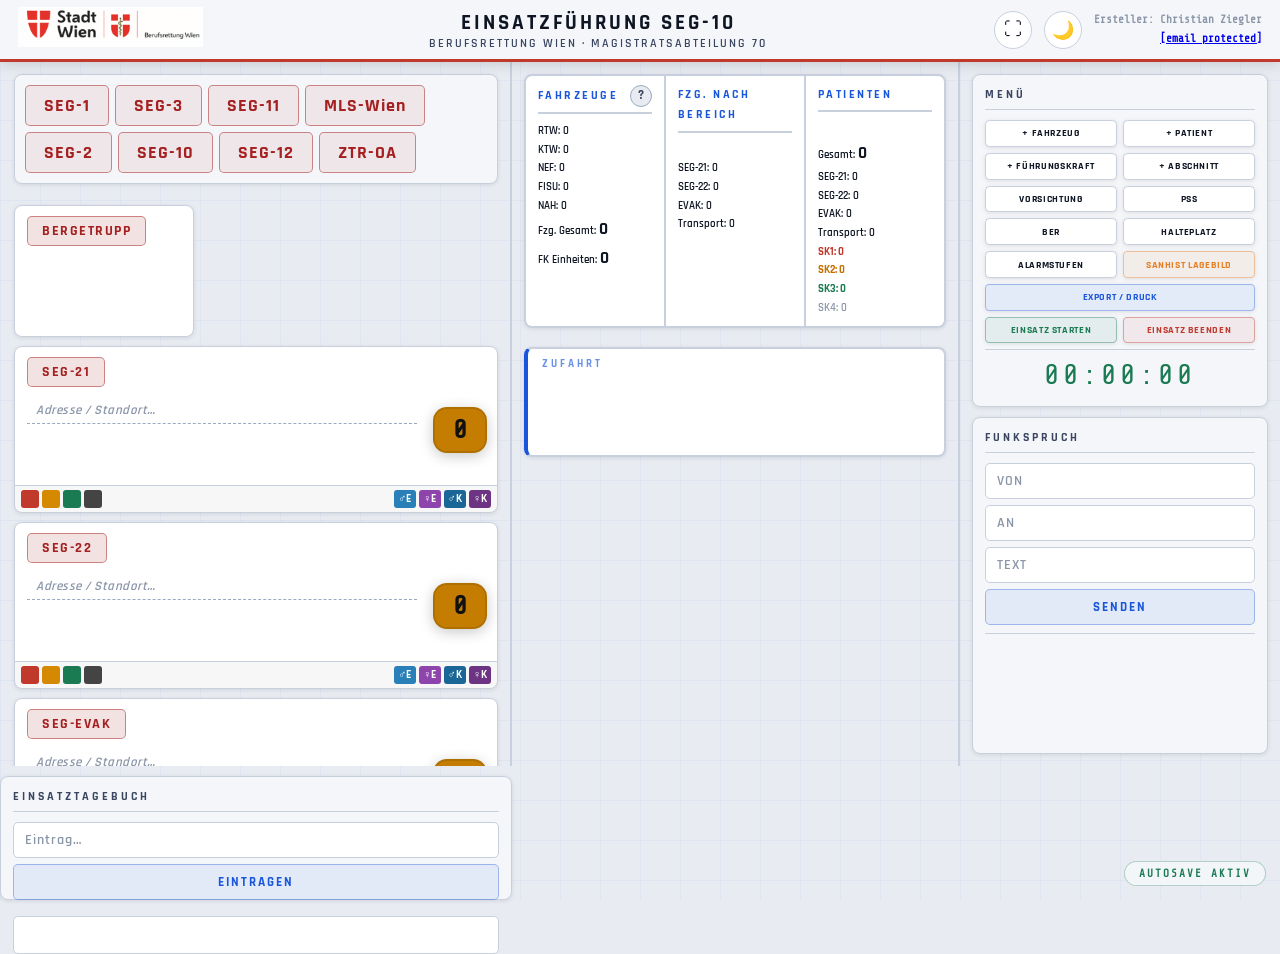
==== commit 1d22a560: "Add files via upload" ====
--- a/index.html
+++ b/index.html
@@ -219,9 +219,7 @@
       <button class="sichtBtn sk4" onclick="setSichtung('SK4')">SK4</button>
       <span id="sichtungLabel" class="sichtungLabel">–</span>
     </div>
-    <button class="sichtSetzenBtn" onclick="sichtungSetzen()">Sichtung zuweisen</button>
-
-    <div class="popupButtons">
+    </div>
 <button onclick="patientAction('add')">Anlegen</button>
 <button onclick="patientAction('21')">SEG-21</button>
 <button onclick="patientAction('22')">SEG-22</button>
--- a/Lib/styles.css
+++ b/Lib/styles.css
@@ -220,7 +220,7 @@
   border-radius: 8px;
   margin-top: 9px;
   min-height: 84px;
-  padding: 10px 10px 10px 12px;
+  padding: 10px 10px 36px 12px;
   position: relative;
   overflow: visible;
   transition: border-color 0.2s, background 0.25s;
@@ -477,6 +477,7 @@
 .dash-sk2 { color: #c47000; font-weight: 700; }
 .dash-sk3 { color: #1a7a52; font-weight: 700; }
 .dash-sk4 { color: var(--text-dim); font-weight: 600; }
+.dash-dem { color: var(--text-primary); font-size: 12px; font-weight: 600; letter-spacing: 0.3px; }
 
 /* =========================================================
    ZUFAHRT
@@ -503,7 +504,8 @@
   font-weight: 700; opacity: 0.65;
 }
 .zufahrt {
-  height: 100%; overflow: auto;
+  min-height: 60px;
+  overflow: visible;
   padding: 28px 10px 8px;
   display: flex; flex-wrap: wrap;
   gap: 8px; align-content: flex-start;
@@ -1493,13 +1495,59 @@
 /* =========================================================
    SCHNELL-SICHTUNG BUTTONS
 ========================================================= */
+.bereich-bottom-bar {
+  position: absolute;
+  bottom: 0;
+  left: 0;
+  right: 0;
+  display: flex;
+  align-items: center;
+  justify-content: space-between;
+  padding: 4px 6px;
+  gap: 4px;
+  background: rgba(0,0,0,0.03);
+  border-top: 1px solid var(--border);
+  border-radius: 0 0 7px 7px;
+}
 .sk-buttons {
   display: flex;
   gap: 3px;
-  flex-wrap: wrap;
-  margin-top: 6px;
-  margin-bottom: 4px;
-}
+  flex-wrap: nowrap;
+}
+.dem-buttons {
+  display: flex;
+  gap: 3px;
+  flex-wrap: nowrap;
+}
+.dem-btn {
+  min-width: 22px;
+  height: 18px;
+  padding: 0 4px;
+  font-size: 10px;
+  border: none;
+  border-radius: 3px;
+  font-family: 'Rajdhani', sans-serif;
+  font-size: 11px;
+  font-weight: 700;
+  cursor: pointer;
+  display: flex;
+  align-items: center;
+  justify-content: center;
+  transition: all 0.12s;
+  user-select: none;
+  white-space: nowrap;
+}
+.dem-btn:active { transform: scale(0.88); }
+.dem-btn.has-count { min-width: 24px; }
+.dem-btn b { font-size: 12px; font-weight: 900; }
+.dem-btn.dem-me { background: #2980b9; color: #fff; }
+.dem-btn.dem-we { background: #8e44ad; color: #fff; }
+.dem-btn.dem-mk { background: #1a6696; color: #fff; }
+.dem-btn.dem-wk { background: #6c3483; color: #fff; }
+.dem-btn:hover.dem-me { background: #1f638f; }
+.dem-btn:hover.dem-we { background: #6c3483; }
+.dem-btn:hover.dem-mk { background: #134e70; }
+.dem-btn:hover.dem-wk { background: #512b6b; }
 .sk-btn {
   min-width: 22px;
   height: 22px;
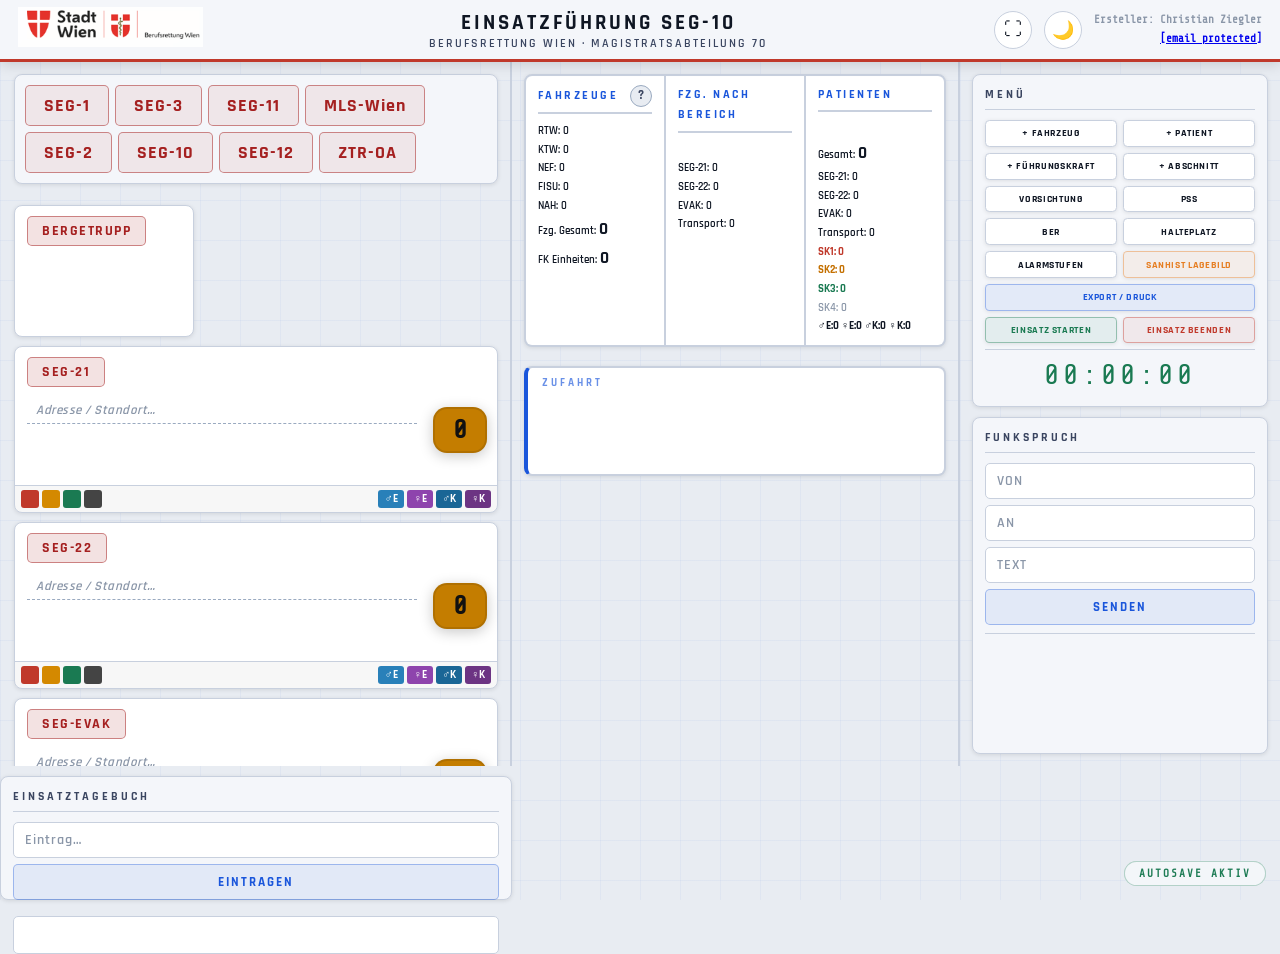
==== commit 6ccfa68c: "Add files via upload" ====
--- a/index.html
+++ b/index.html
@@ -219,31 +219,26 @@
       <button class="sichtBtn sk4" onclick="setSichtung('SK4')">SK4</button>
       <span id="sichtungLabel" class="sichtungLabel">–</span>
     </div>
-    </div>
-<button onclick="patientAction('add')">Anlegen</button>
-<button onclick="patientAction('21')">SEG-21</button>
-<button onclick="patientAction('22')">SEG-22</button>
-<button onclick="patientAction('EVAK')">EVAK</button>
-<button onclick="patientAction('TRANSPORT')">Transport</button>
-<button onclick="patientAction('remove')">Transport beendet</button>
-<button onclick="patientAction('RUECK')">Rückführung</button>
-<button onclick="patientAction('DELETE')">Löschen</button>
-
-<button onclick="toggleVehicleSelect()">Fahrzeug</button>
-<button onclick="closePopup()">Schließen</button>
-</div>
-
-<div id="vehicleSelectBox" style="display:none;margin-top:10px">
-<select id="vehicleSelect" style="width:100%"></select>
-
-<button onclick="assignPatientsToVehicle()" style="margin-top:6px;width:100%">
-Patienten Fahrzeug zuweisen
-</button>
-</div>
-
-
-</div>
-
+
+    <div class="popupButtons">
+      <button onclick="patientAction('add')">Anlegen</button>
+      <button onclick="patientAction('21')">SEG-21</button>
+      <button onclick="patientAction('22')">SEG-22</button>
+      <button onclick="patientAction('EVAK')">EVAK</button>
+      <button onclick="patientAction('TRANSPORT')">Transport</button>
+      <button onclick="patientAction('remove')">Transport beendet</button>
+      <button onclick="patientAction('RUECK')">Rückführung</button>
+      <button onclick="patientAction('DELETE')">Löschen</button>
+      <button onclick="toggleVehicleSelect()">Fahrzeug</button>
+      <button onclick="closePopup()">Schließen</button>
+    </div>
+
+    <div id="vehicleSelectBox" style="display:none;margin-top:10px">
+      <select id="vehicleSelect" style="width:100%"></select>
+      <button onclick="assignPatientsToVehicle()" style="margin-top:6px;width:100%">Patienten Fahrzeug zuweisen</button>
+    </div>
+
+  </div>
 </div>
 
 
--- a/Lib/styles.css
+++ b/Lib/styles.css
@@ -477,7 +477,8 @@
 .dash-sk2 { color: #c47000; font-weight: 700; }
 .dash-sk3 { color: #1a7a52; font-weight: 700; }
 .dash-sk4 { color: var(--text-dim); font-weight: 600; }
-.dash-dem { color: var(--text-primary); font-size: 12px; font-weight: 600; letter-spacing: 0.3px; }
+.dash-dem { color: var(--text-primary); font-weight: 700; }
+
 
 /* =========================================================
    ZUFAHRT
@@ -1501,6 +1502,7 @@
   left: 0;
   right: 0;
   display: flex;
+  flex-direction: row-reverse;
   align-items: center;
   justify-content: space-between;
   padding: 4px 6px;
@@ -1520,9 +1522,9 @@
   flex-wrap: nowrap;
 }
 .dem-btn {
-  min-width: 22px;
+  min-width: 26px;
   height: 18px;
-  padding: 0 4px;
+  padding: 0 5px;
   font-size: 10px;
   border: none;
   border-radius: 3px;
@@ -1536,6 +1538,7 @@
   transition: all 0.12s;
   user-select: none;
   white-space: nowrap;
+  gap: 2px;
 }
 .dem-btn:active { transform: scale(0.88); }
 .dem-btn.has-count { min-width: 24px; }
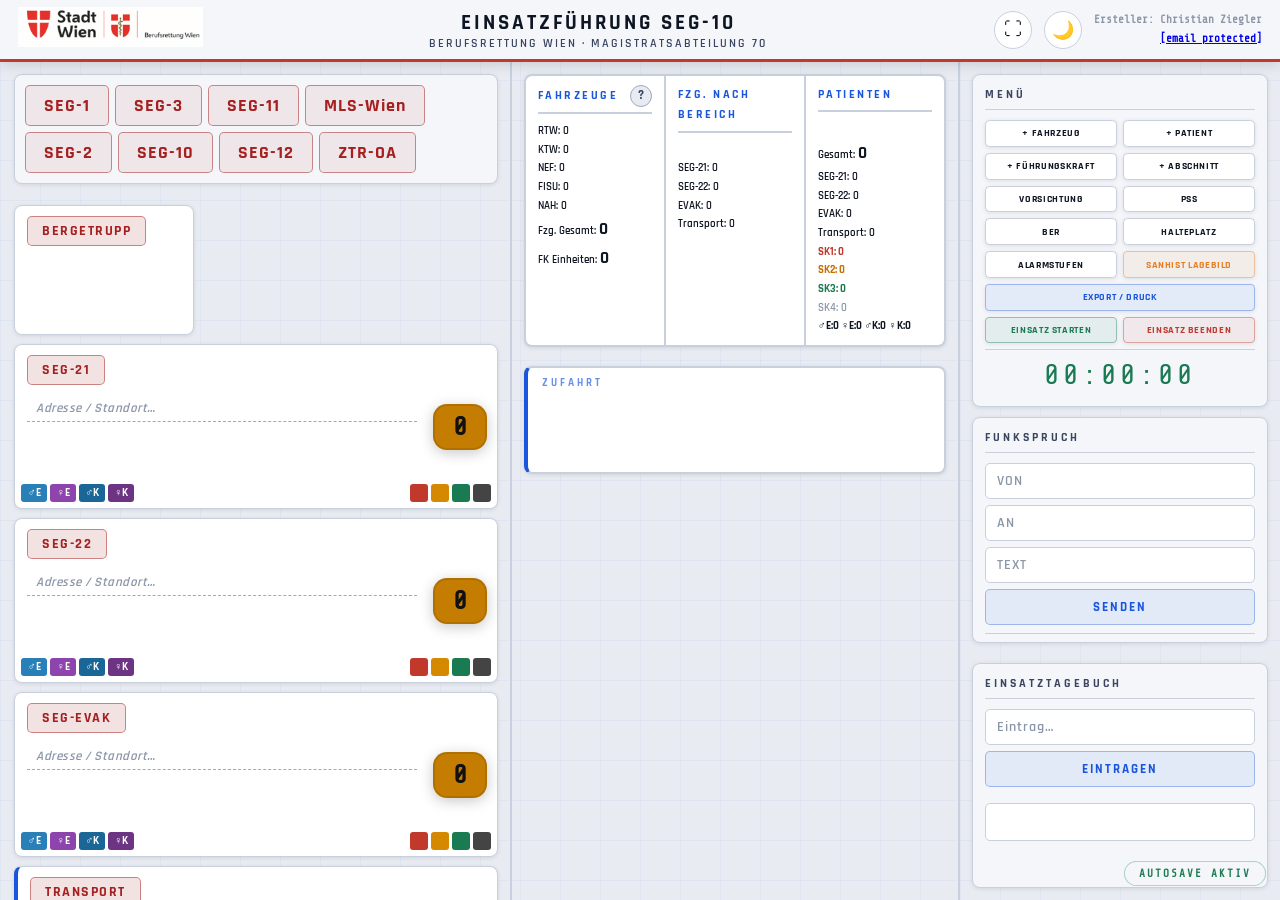
==== commit 87da6758: "Add files via upload" ====
--- a/index.html
+++ b/index.html
@@ -186,8 +186,6 @@
 
 </div>
 
-</div>
-
 <div class="funkPanel" style="margin-top:10px">
 <h3>Einsatztagebuch</h3>
 <input id="tagebuchInput" placeholder="Eintrag…">
--- a/Lib/styles.css
+++ b/Lib/styles.css
@@ -220,7 +220,7 @@
   border-radius: 8px;
   margin-top: 9px;
   min-height: 84px;
-  padding: 10px 10px 36px 12px;
+  padding: 10px 10px 34px 12px;
   position: relative;
   overflow: visible;
   transition: border-color 0.2s, background 0.25s;
@@ -1355,14 +1355,15 @@
 }
 #abschnitteContainer {
   margin-top: clamp(6px,0.6vw,10px);
-  display: grid;
-  grid-template-columns: 1fr 1fr 1fr;
+  display: flex;
+  flex-direction: column;
   gap: clamp(5px,0.5vw,8px);
-  align-items: start;
 }
 /* Abschnitte kompakter damit sie auf den Bildschirm passen */
 .abschnitt {
   font-size: clamp(10px,0.75vw,13px) !important;
+  padding-bottom: 34px;
+  overflow: visible;
 }
 .abschnitt .drop {
   min-height: clamp(40px,4vh,70px);
@@ -1497,30 +1498,27 @@
    SCHNELL-SICHTUNG BUTTONS
 ========================================================= */
 .bereich-bottom-bar {
-  position: absolute;
-  bottom: 0;
-  left: 0;
-  right: 0;
-  display: flex;
-  flex-direction: row-reverse;
-  align-items: center;
-  justify-content: space-between;
-  padding: 4px 6px;
-  gap: 4px;
-  background: rgba(0,0,0,0.03);
-  border-top: 1px solid var(--border);
-  border-radius: 0 0 7px 7px;
+  display: none; /* nicht mehr verwendet */
 }
 .sk-buttons {
   display: flex;
   gap: 3px;
-  flex-wrap: nowrap;
+  flex-wrap: wrap;
+  position: absolute;
+  bottom: 6px;
+  right: 6px;
 }
 .dem-buttons {
   display: flex;
   gap: 3px;
-  flex-wrap: nowrap;
-}
+  flex-wrap: wrap;
+  position: absolute;
+  bottom: 6px;
+  left: 6px;
+}
+/* Abschnitte: gleiche Größe, passt absolut */
+.abschnitt .sk-buttons { bottom: 6px; right: 4px; }
+.abschnitt .dem-buttons { bottom: 6px; left: 4px; }
 .dem-btn {
   min-width: 26px;
   height: 18px;
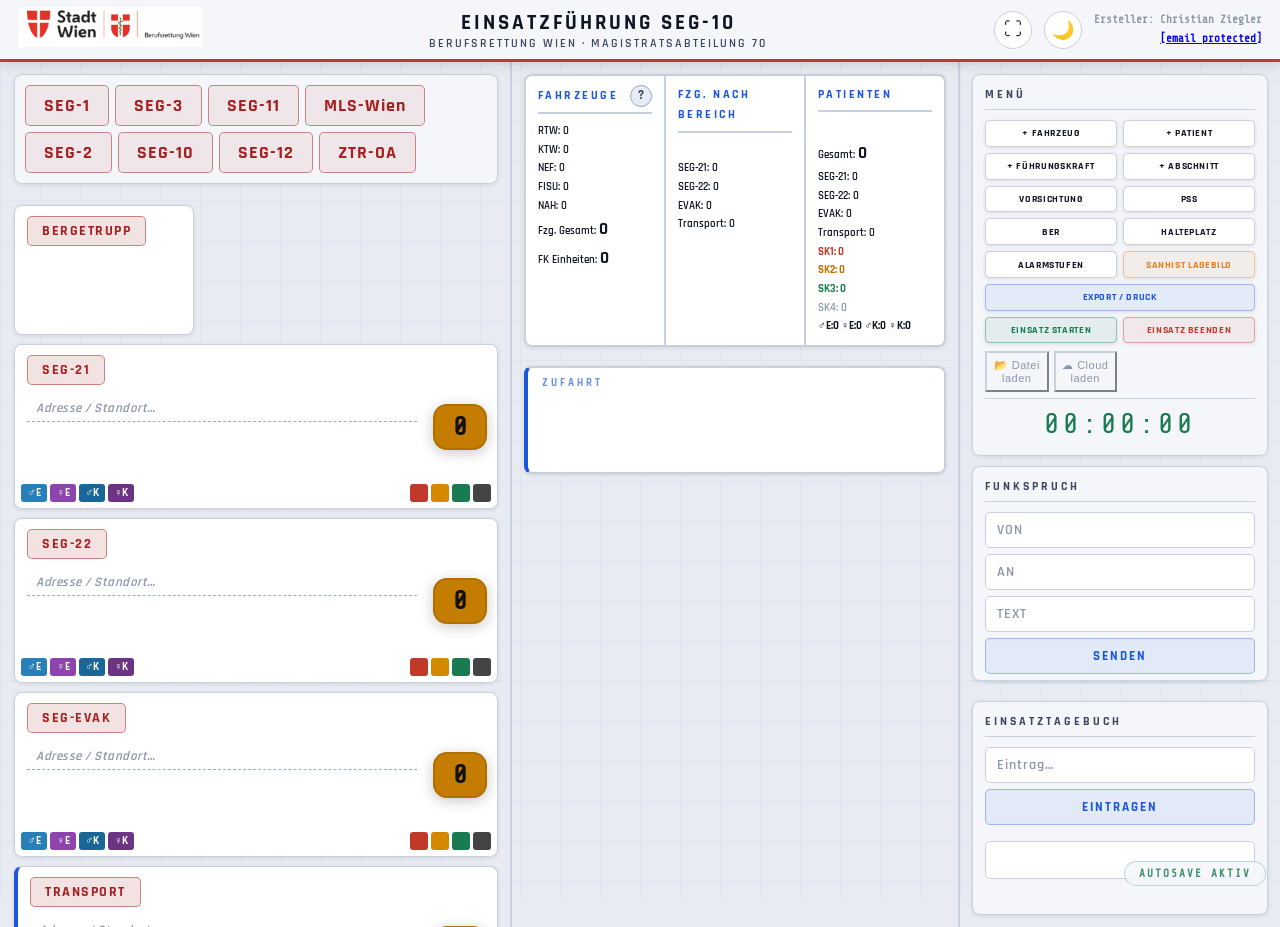
==== commit 13c8895e: "Add files via upload" ====
--- a/index.html
+++ b/index.html
@@ -164,6 +164,10 @@
 <button class="exportBtn" onclick="exportEinsatz()">Export / Druck</button>
 <button onclick="startEinsatz()" style="color:var(--accent-green);border-color:rgba(26,122,82,0.4);background:rgba(26,122,82,0.07)">Einsatz starten</button>
 <button onclick="endEinsatz()" style="color:var(--accent-red);border-color:rgba(192,57,43,0.4);background:rgba(192,57,43,0.07)">Einsatz beenden</button>
+<div style="display:grid;grid-template-columns:1fr 1fr;gap:5px;margin-top:2px">
+  <button onclick="einsatzAusDateiLaden()" title="Einsatz aus JSON-Datei laden" style="font-size:11px;padding:6px 4px;color:var(--text-dim);border-color:var(--border);background:transparent;letter-spacing:0.5px">📂 Datei laden</button>
+  <button onclick="einsatzAusFirebaseWiederherstellen()" title="Letzten Stand aus Cloud laden" style="font-size:11px;padding:6px 4px;color:var(--text-dim);border-color:var(--border);background:transparent;letter-spacing:0.5px">☁ Cloud laden</button>
+</div>
 </div>
 
 <div id="timer">00:00:00</div>
@@ -187,10 +191,25 @@
 </div>
 
 <div class="funkPanel" style="margin-top:10px">
+
 <h3>Einsatztagebuch</h3>
+
 <input id="tagebuchInput" placeholder="Eintrag…">
 <button onclick="tagebuchSenden()">Eintragen</button>
-<div id="tagebuchLetzter" style="margin-top:8px;padding:8px 10px;background:var(--bg-card);border:1.5px solid var(--border);border-radius:5px;font-family:'Share Tech Mono',monospace;font-size:12px;color:var(--text-secondary);min-height:38px;line-height:1.6;"></div>
+
+<div id="tagebuchLetzter" style="
+  margin-top:8px;
+  padding:8px 10px;
+  background:var(--bg-card);
+  border:1.5px solid var(--border);
+  border-radius:5px;
+  font-family:'Share Tech Mono',monospace;
+  font-size:12px;
+  color:var(--text-secondary);
+  min-height:38px;
+  line-height:1.6;
+"></div>
+
 </div>
 
 </div>
@@ -217,26 +236,34 @@
       <button class="sichtBtn sk4" onclick="setSichtung('SK4')">SK4</button>
       <span id="sichtungLabel" class="sichtungLabel">–</span>
     </div>
+    <button class="sichtSetzenBtn" onclick="sichtungSetzen()">Sichtung zuweisen</button>
 
     <div class="popupButtons">
-      <button onclick="patientAction('add')">Anlegen</button>
-      <button onclick="patientAction('21')">SEG-21</button>
-      <button onclick="patientAction('22')">SEG-22</button>
-      <button onclick="patientAction('EVAK')">EVAK</button>
-      <button onclick="patientAction('TRANSPORT')">Transport</button>
-      <button onclick="patientAction('remove')">Transport beendet</button>
-      <button onclick="patientAction('RUECK')">Rückführung</button>
-      <button onclick="patientAction('DELETE')">Löschen</button>
-      <button onclick="toggleVehicleSelect()">Fahrzeug</button>
-      <button onclick="closePopup()">Schließen</button>
-    </div>
-
-    <div id="vehicleSelectBox" style="display:none;margin-top:10px">
-      <select id="vehicleSelect" style="width:100%"></select>
-      <button onclick="assignPatientsToVehicle()" style="margin-top:6px;width:100%">Patienten Fahrzeug zuweisen</button>
-    </div>
-
-  </div>
+
+<button onclick="patientAction('add')">Anlegen</button>
+<button onclick="patientAction('21')">SEG-21</button>
+<button onclick="patientAction('22')">SEG-22</button>
+<button onclick="patientAction('EVAK')">EVAK</button>
+<button onclick="patientAction('TRANSPORT')">Transport</button>
+<button onclick="patientAction('remove')">Transport beendet</button>
+<button onclick="patientAction('RUECK')">Rückführung</button>
+<button onclick="patientAction('DELETE')">Löschen</button>
+
+<button onclick="toggleVehicleSelect()">Fahrzeug</button>
+<button onclick="closePopup()">Schließen</button>
+</div>
+
+<div id="vehicleSelectBox" style="display:none;margin-top:10px">
+<select id="vehicleSelect" style="width:100%"></select>
+
+<button onclick="assignPatientsToVehicle()" style="margin-top:6px;width:100%">
+Patienten Fahrzeug zuweisen
+</button>
+</div>
+
+
+</div>
+
 </div>
 
 
@@ -342,8 +369,6 @@
   </div>
 </div>
 
-<div id="autosaveIndicator">Autosave aktiv</div>
-
 <!-- SHORTCUT OVERLAY -->
 <div id="shortcutOverlay" class="popup" onclick="this.style.display='none'">
   <div class="popupContent" onclick="event.stopPropagation()" style="width:clamp(340px,32vw,500px);max-height:80vh;overflow-y:auto">
